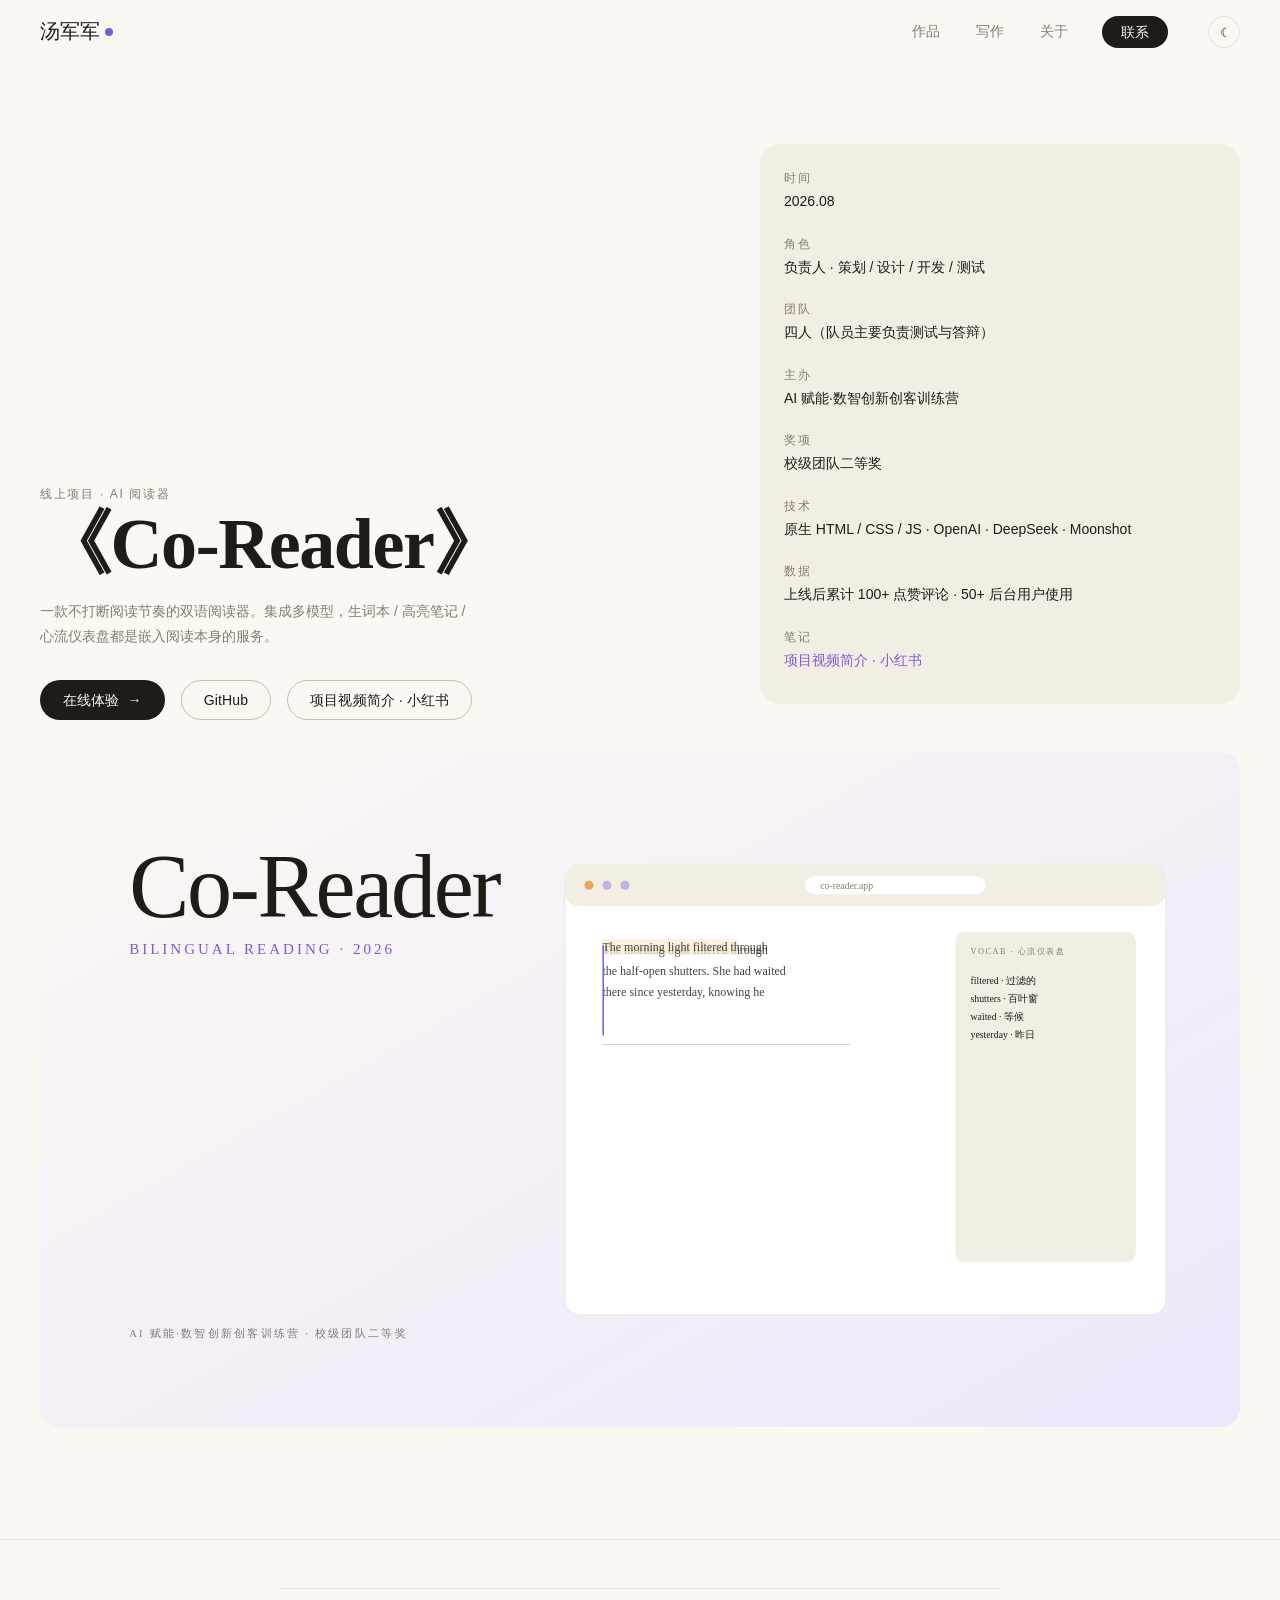
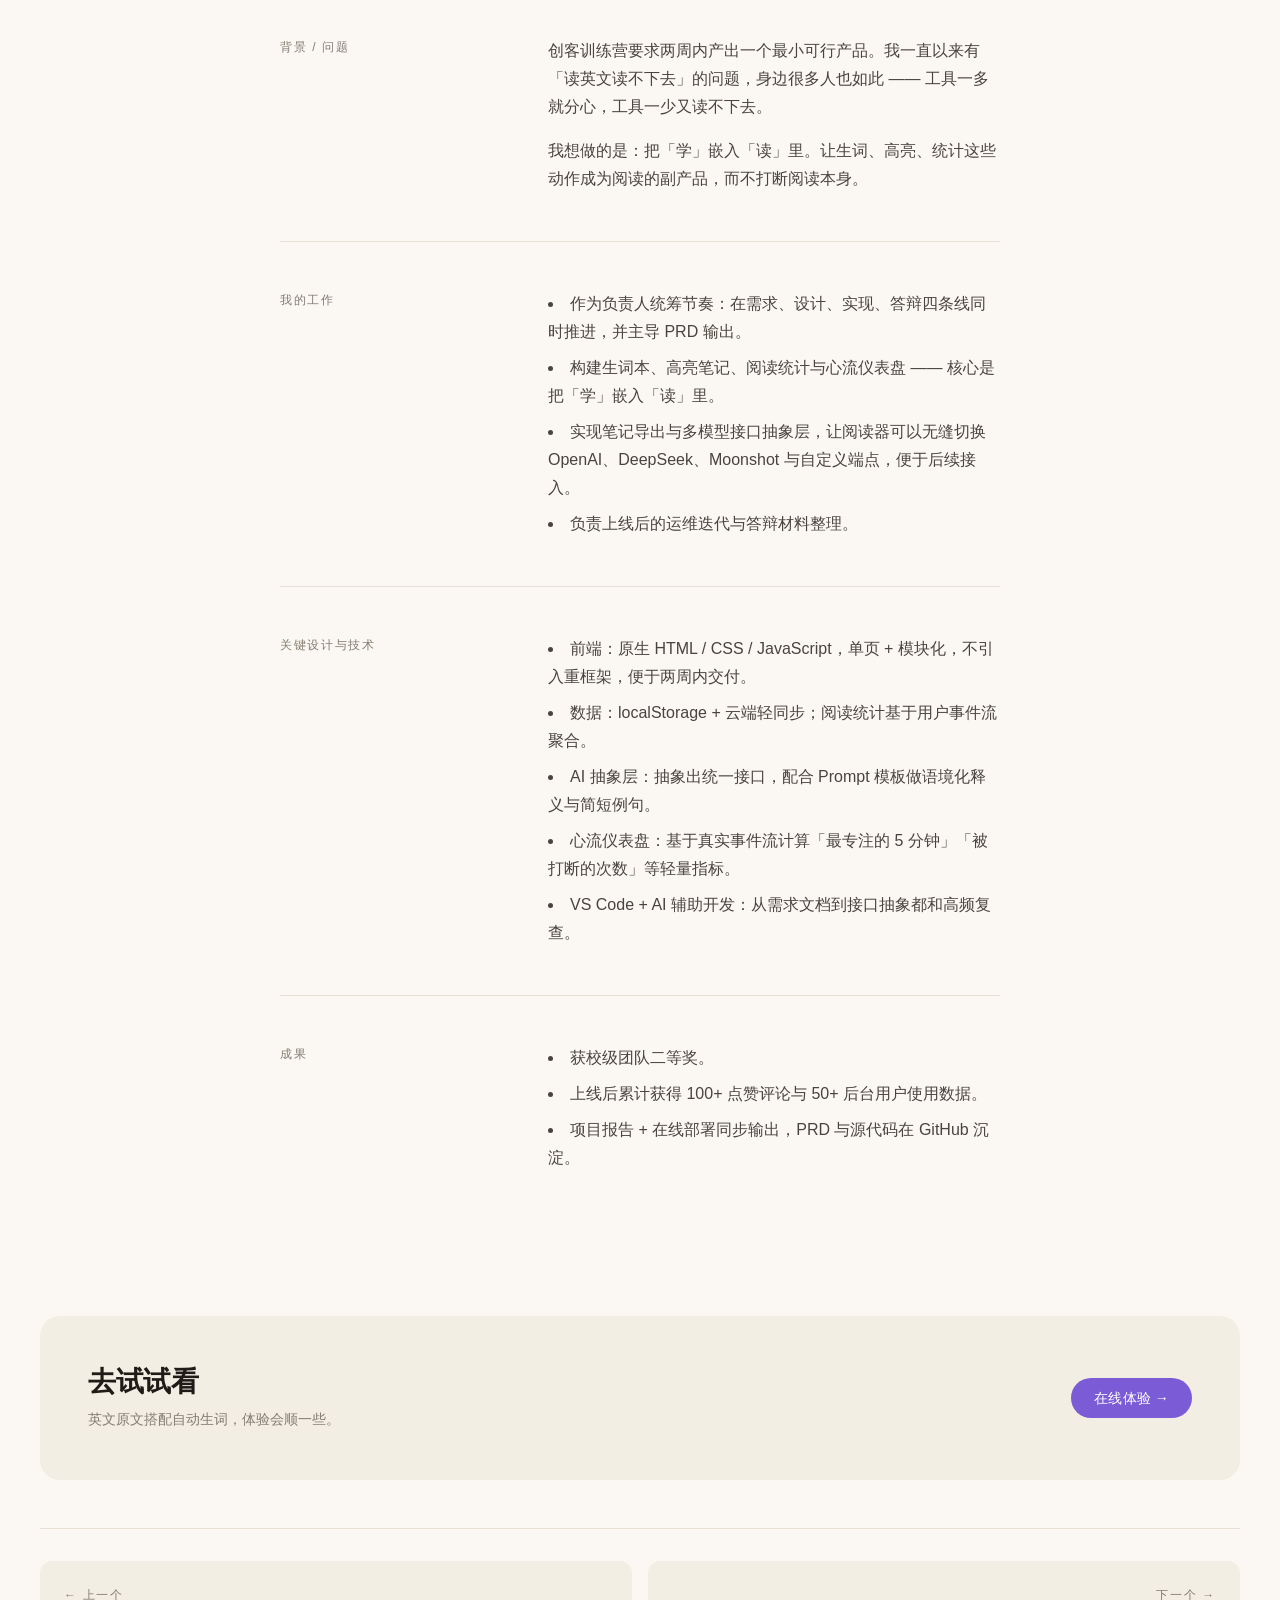
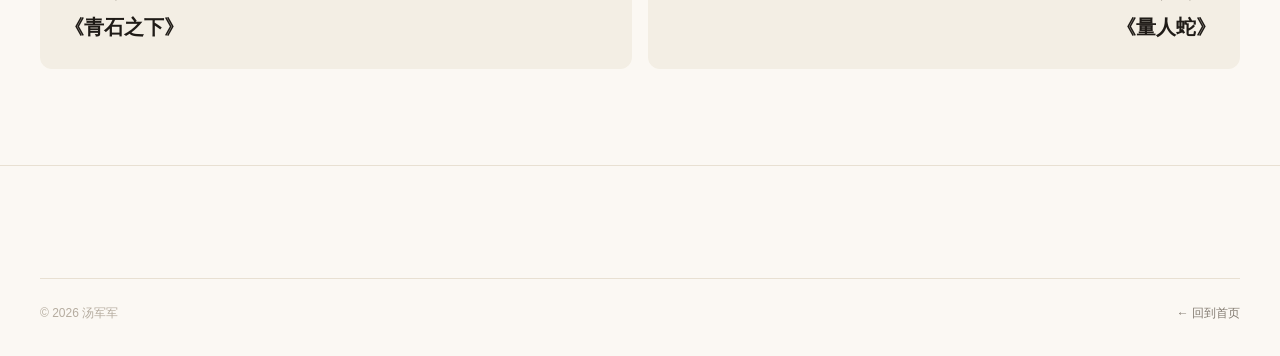
==== works/co-reader.html @ 05fd7f60 "init: portfolio site (index, works, writing, assets)" ====
<!DOCTYPE html>
<html lang="zh-CN">
<head>
  <meta charset="UTF-8" />
  <meta name="viewport" content="width=device-width, initial-scale=1.0" />
  <title>《Co-Reader》 — 汤军军</title>
  <meta name="description" content="AI 赋能·数智创新创客训练营作品 · 校级团队二等奖。集成 OpenAI / DeepSeek / Moonshot 的双语阅读器。" />
  <link rel="icon" type="image/svg+xml" href="../assets/images/footer-avatar.svg" />
  <link rel="stylesheet" href="../assets/css/tokens.css" />
  <link rel="stylesheet" href="../assets/css/base.css" />
  <link rel="stylesheet" href="../assets/css/components.css" />
</head>
<body>

  <a href="#main" class="skip-link">跳到主要内容</a>

  <header class="nav" role="banner">
    <div class="nav__inner">
      <a href="../index.html" class="nav__brand">汤军军<span class="nav__brand-dot" aria-hidden="true"></span></a>
      <nav class="nav__menu" aria-label="主导航">
        <a href="../index.html#works" class="nav__link">作品</a>
        <a href="../index.html#writing" class="nav__link">写作</a>
        <a href="../index.html#about" class="nav__link">关于</a>
        <a href="../index.html#contact" class="btn btn--primary nav__cta">联系</a>
        <button class="nav__theme" data-theme-toggle type="button" aria-pressed="false" aria-label="切换深色模式">☾</button>
      </nav>
      <button class="nav__burger" aria-label="打开菜单" aria-expanded="false">
        <svg width="20" height="14" viewBox="0 0 20 14" fill="none">
          <path d="M0 1h20M0 7h20M0 13h20" stroke="currentColor" stroke-width="2"/>
        </svg>
      </button>
    </div>
  </header>

  <main id="main">

    <section class="proj-hero">
      <div class="container">
        <div class="proj-hero__inner">
          <div>
            <span class="eyebrow reveal">线上项目 · AI 阅读器</span>
            <h1 class="proj-hero__title reveal">《Co-Reader》</h1>
            <p class="proj-hero__tag reveal">
              一款不打断阅读节奏的双语阅读器。集成多模型，生词本 / 高亮笔记 / 心流仪表盘都是嵌入阅读本身的服务。
            </p>
            <div class="hero__cta reveal" style="margin-top: 32px">
              <a href="https://co-reader.pocketbay.app/" target="_blank" rel="noopener" class="btn btn--primary">
                在线体验 <span class="arrow">→</span>
              </a>
              <a href="https://github.com/jt1934378847-bot" target="_blank" rel="noopener" class="btn btn--ghost">
                GitHub
              </a>
              <a href="https://xhslink.cn/o/9xpza9bXm2U" target="_blank" rel="noopener" class="btn btn--ghost">
                项目视频简介 · 小红书
              </a>
            </div>
          </div>
          <dl class="proj-card reveal">
            <div>
              <dt>时间</dt>
              <dd>2026.08</dd>
            </div>
            <div>
              <dt>角色</dt>
              <dd>负责人 · 策划 / 设计 / 开发 / 测试</dd>
            </div>
            <div>
              <dt>团队</dt>
              <dd>四人（队员主要负责测试与答辩）</dd>
            </div>
            <div>
              <dt>主办</dt>
              <dd>AI 赋能·数智创新创客训练营</dd>
            </div>
            <div>
              <dt>奖项</dt>
              <dd>校级团队二等奖</dd>
            </div>
            <div>
              <dt>技术</dt>
              <dd>原生 HTML / CSS / JS · OpenAI · DeepSeek · Moonshot</dd>
            </div>
            <div>
              <dt>数据</dt>
              <dd>上线后累计 100+ 点赞评论 · 50+ 后台用户使用</dd>
            </div>
            <div>
              <dt>笔记</dt>
              <dd><a href="https://xhslink.cn/o/9xpza9bXm2U" target="_blank" rel="noopener">项目视频简介 · 小红书</a></dd>
            </div>
          </dl>
        </div>

        <div class="proj-cover reveal">
          <img src="../assets/images/projects/co-reader-cover.svg" alt="Co-Reader 封面视觉" width="1600" height="900" />
        </div>
      </div>
    </section>

    <section class="container reading" style="padding-top: var(--space-12)">

      <div class="proj-block reveal">
        <div class="proj-block__label">背景 / 问题</div>
        <div class="proj-block__body">
          <p>
            创客训练营要求两周内产出一个最小可行产品。我一直以来有「读英文读不下去」的问题，身边很多人也如此 —— 工具一多就分心，工具一少又读不下去。
          </p>
          <p>
            我想做的是：把「学」嵌入「读」里。让生词、高亮、统计这些动作成为阅读的副产品，而不打断阅读本身。
          </p>
        </div>
      </div>

      <div class="proj-block reveal">
        <div class="proj-block__label">我的工作</div>
        <div class="proj-block__body">
          <ul>
            <li>作为负责人统筹节奏：在需求、设计、实现、答辩四条线同时推进，并主导 PRD 输出。</li>
            <li>构建生词本、高亮笔记、阅读统计与心流仪表盘 —— 核心是把「学」嵌入「读」里。</li>
            <li>实现笔记导出与多模型接口抽象层，让阅读器可以无缝切换 OpenAI、DeepSeek、Moonshot 与自定义端点，便于后续接入。</li>
            <li>负责上线后的运维迭代与答辩材料整理。</li>
          </ul>
        </div>
      </div>

      <div class="proj-block reveal">
        <div class="proj-block__label">关键设计与技术</div>
        <div class="proj-block__body">
          <ul>
            <li>前端：原生 HTML / CSS / JavaScript，单页 + 模块化，不引入重框架，便于两周内交付。</li>
            <li>数据：localStorage + 云端轻同步；阅读统计基于用户事件流聚合。</li>
            <li>AI 抽象层：抽象出统一接口，配合 Prompt 模板做语境化释义与简短例句。</li>
            <li>心流仪表盘：基于真实事件流计算「最专注的 5 分钟」「被打断的次数」等轻量指标。</li>
            <li>VS Code + AI 辅助开发：从需求文档到接口抽象都和高频复查。</li>
          </ul>
        </div>
      </div>

      <div class="proj-block reveal">
        <div class="proj-block__label">成果</div>
        <div class="proj-block__body">
          <ul>
            <li>获校级团队二等奖。</li>
            <li>上线后累计获得 100+ 点赞评论与 50+ 后台用户使用数据。</li>
            <li>项目报告 + 在线部署同步输出，PRD 与源代码在 GitHub 沉淀。</li>
          </ul>
        </div>
      </div>

    </section>

    <section class="container" style="padding-top: var(--space-24)">
      <div class="proj-cta reveal">
        <div class="proj-cta__text">
          <h3>去试试看</h3>
          <p>英文原文搭配自动生词，体验会顺一些。</p>
        </div>
        <a class="btn btn--accent" href="https://co-reader.pocketbay.app/" target="_blank" rel="noopener">
          在线体验 →
        </a>
      </div>

      <div class="proj-pager">
        <a class="proj-pager__cell" href="under-the-bluestone.html">
          <div class="proj-pager__hint">← 上一个</div>
          <div class="proj-pager__name">《青石之下》</div>
        </a>
        <a class="proj-pager__cell proj-pager__cell--next" href="liangrenshe.html">
          <div class="proj-pager__hint">下一个 →</div>
          <div class="proj-pager__name">《量人蛇》</div>
        </a>
      </div>
    </section>

  </main>

  <footer class="footer">
    <div class="container">
      <div class="footer__bottom">
        <span>© <span data-year>2026</span> 汤军军</span>
        <a href="../index.html" style="color: var(--ink-muted);">← 回到首页</a>
      </div>
    </div>
  </footer>

  <button class="totop" data-totop aria-label="回到顶部">
    <svg width="16" height="16" viewBox="0 0 16 16" fill="none" stroke="currentColor" stroke-width="2">
      <path d="M8 14V2M2 8l6-6 6 6"/>
    </svg>
  </button>

  <script src="../assets/js/nav.js"></script>
  <script src="../assets/js/main.js"></script>
</body>
</html>
---- assets/css/tokens.css ----
/* =========================================================================
 * Design tokens — 站点所有视觉变量集中在此，其他文件只引用，禁止硬编码色值
 * 配色思路：暖白底 + 暖紫强调 + 极少量暖黄点缀，整体偏「编辑感」
 * ========================================================================= */

:root {
  /* —— 颜色 · 浅色模式 —— */
  --bg:               #FBF8F3;          /* 暖白底 */
  --bg-elevated:      #FFFFFF;          /* 卡片浮层 */
  --bg-muted:         #F3EEE4;          /* 弱化区块 */
  --ink:              #1F1B17;          /* 正文近黑 */
  --ink-soft:         #4A443D;          /* 标题/次级文字 */
  --ink-muted:        #847C72;          /* 三级文字、说明 */
  --ink-faint:        #B5AC9F;          /* 极淡文字 */

  --accent:           #7B5CD6;          /* 暖紫：唯一强调色 */
  --accent-strong:    #5A3FB0;          /* 暖紫深：hover/选中 */
  --accent-soft:      #EFE7FB;          /* 暖紫浅：背景块 */

  --warm:             #E8A957;          /* 辅助暖黄，仅作点睛 */
  --warm-soft:        #FAEBD2;

  --line:             #E8E0D2;          /* 边框 */
  --line-strong:      #C9BFAB;

  /* —— 字体 —— */
  --font-sans: -apple-system, BlinkMacSystemFont, "PingFang SC",
               "Hiragino Sans GB", "Microsoft YaHei", "Helvetica Neue",
               Helvetica, Arial, sans-serif;
  --font-serif: Georgia, "Songti SC", "STSong", "PingFang SC", serif;
  --font-mono: "JetBrains Mono", "SF Mono", Menlo, Consolas, monospace;

  /* —— 字号层级 12 / 14 / 16 / 20 / 28 / 40 / 64 —— */
  --fs-12: 0.75rem;
  --fs-14: 0.875rem;
  --fs-16: 1rem;
  --fs-20: 1.25rem;
  --fs-28: 1.75rem;
  --fs-40: 2.5rem;
  --fs-64: 4rem;

  /* —— 间距 —— */
  --space-1: 4px;
  --space-2: 8px;
  --space-3: 12px;
  --space-4: 16px;
  --space-6: 24px;
  --space-8: 32px;
  --space-12: 48px;
  --space-16: 64px;
  --space-24: 96px;
  --space-32: 128px;

  /* —— 圆角、阴影 —— */
  --radius-sm: 6px;
  --radius-md: 12px;
  --radius-lg: 20px;
  --radius-xl: 28px;

  --shadow-sm: 0 1px 2px rgba(31, 27, 23, 0.04),
               0 2px 6px rgba(31, 27, 23, 0.04);
  --shadow-md: 0 4px 12px rgba(31, 27, 23, 0.06),
               0 12px 32px rgba(31, 27, 23, 0.06);
  --shadow-lg: 0 12px 32px rgba(31, 27, 23, 0.10),
               0 28px 64px rgba(31, 27, 23, 0.08);

  /* —— 容器 / 列宽 —— */
  --container:        1200px;
  --reading:          720px;

  /* —— 动效 —— */
  --ease-out: cubic-bezier(0.16, 1, 0.3, 1);
  --dur-fast:   180ms;
  --dur-mid:    280ms;
  --dur-slow:   400ms;

  /* —— 排版微调 —— */
  --leading-tight: 1.25;
  --leading-snug:  1.4;
  --leading-body:  1.75;

  /* —— 顶部导航 —— */
  --nav-h:           64px;
}

/* —— 系统深色模式尊重 —— */
@media (prefers-color-scheme: dark) {
  :root {
    --bg:           #15120F;
    --bg-elevated:  #1F1B17;
    --bg-muted:     #25201B;
    --ink:          #F4EFE6;
    --ink-soft:     #D7CFC2;
    --ink-muted:    #968D80;
    --ink-faint:    #6A6258;
    --accent:       #B59CFF;
    --accent-strong:#D3C2FF;
    --accent-soft:  #2C2240;
    --warm:         #F4C078;
    --warm-soft:    #3A2D1C;
    --line:         #322C25;
    --line-strong:  #4A4239;
    --shadow-sm: 0 1px 2px rgba(0,0,0,0.4), 0 2px 6px rgba(0,0,0,0.3);
    --shadow-md: 0 4px 12px rgba(0,0,0,0.45), 0 12px 32px rgba(0,0,0,0.4);
    --shadow-lg: 0 12px 32px rgba(0,0,0,0.5), 0 28px 64px rgba(0,0,0,0.4);
  }
}

/* —— 用户手动切换深浅色 —— */
[data-theme="dark"] {
  --bg:           #15120F;
  --bg-elevated:  #1F1B17;
  --bg-muted:     #25201B;
  --ink:          #F4EFE6;
  --ink-soft:     #D7CFC2;
  --ink-muted:    #968D80;
  --ink-faint:    #6A6258;
  --accent:       #B59CFF;
  --accent-strong:#D3C2FF;
  --accent-soft:  #2C2240;
  --warm:         #F4C078;
  --warm-soft:    #3A2D1C;
  --line:         #322C25;
  --line-strong:  #4A4239;
  --shadow-sm: 0 1px 2px rgba(0,0,0,0.4), 0 2px 6px rgba(0,0,0,0.3);
  --shadow-md: 0 4px 12px rgba(0,0,0,0.45), 0 12px 32px rgba(0,0,0,0.4);
  --shadow-lg: 0 12px 32px rgba(0,0,0,0.5), 0 28px 64px rgba(0,0,0,0.4);
}
[data-theme="light"] {
  --bg:               #FBF8F3;
  --bg-elevated:      #FFFFFF;
  --bg-muted:         #F3EEE4;
  --ink:              #1F1B17;
  --ink-soft:         #4A443D;
  --ink-muted:        #847C72;
  --ink-faint:        #B5AC9F;
  --accent:           #7B5CD6;
  --accent-strong:    #5A3FB0;
  --accent-soft:      #EFE7FB;
  --warm:             #E8A957;
  --warm-soft:        #FAEBD2;
  --line:             #E8E0D2;
  --line-strong:      #C9BFAB;
}

/* —— 减少动态效果 —— */
@media (prefers-reduced-motion: reduce) {
  *, *::before, *::after {
    animation-duration: 0.001ms !important;
    transition-duration: 0.001ms !important;
  }
}
---- assets/css/base.css ----
/* =========================================================================
 * Base — 重置 + 排版基础
 * ========================================================================= */

*, *::before, *::after {
  box-sizing: border-box;
}

html {
  -webkit-text-size-adjust: 100%;
  scroll-behavior: smooth;
  scroll-padding-top: calc(var(--nav-h) + 16px);
}

body {
  margin: 0;
  background: var(--bg);
  color: var(--ink);
  font-family: var(--font-sans);
  font-size: var(--fs-16);
  line-height: var(--leading-body);
  -webkit-font-smoothing: antialiased;
  -moz-osx-font-smoothing: grayscale;
  text-rendering: optimizeLegibility;
  font-feature-settings: "kern" 1, "liga" 1;
  transition: background var(--dur-mid) var(--ease-out),
              color var(--dur-mid) var(--ease-out);
}

h1, h2, h3, h4, h5, h6 {
  margin: 0;
  font-weight: 600;
  line-height: var(--leading-tight);
  color: var(--ink);
  letter-spacing: -0.01em;
}

p { margin: 0; }

a {
  color: var(--accent);
  text-decoration: none;
  transition: color var(--dur-fast) var(--ease-out);
}
a:hover { color: var(--accent-strong); }

img, svg {
  display: block;
  max-width: 100%;
  height: auto;
}

button {
  font-family: inherit;
  cursor: pointer;
  border: 0;
  background: transparent;
  color: inherit;
}

ul, ol {
  margin: 0;
  padding: 0;
  list-style: none;
}

hr {
  border: 0;
  border-top: 1px solid var(--line);
  margin: var(--space-12) 0;
}

::selection {
  background: var(--accent-soft);
  color: var(--accent-strong);
}

:focus-visible {
  outline: 2px solid var(--accent);
  outline-offset: 3px;
  border-radius: 4px;
}

.display {
  font-family: var(--font-serif);
  font-weight: 500;
  font-size: clamp(2.5rem, 6vw, var(--fs-64));
  line-height: 1.05;
  letter-spacing: -0.02em;
}

.title {
  font-size: clamp(1.5rem, 3vw, var(--fs-28));
  font-weight: 600;
  letter-spacing: -0.015em;
}

.eyebrow {
  font-size: var(--fs-12);
  text-transform: uppercase;
  letter-spacing: 0.14em;
  color: var(--ink-muted);
  font-weight: 500;
}

.lead {
  font-size: clamp(var(--fs-16), 1.6vw, var(--fs-20));
  color: var(--ink-soft);
  line-height: var(--leading-snug);
}

.muted { color: var(--ink-muted); }
.faint { color: var(--ink-faint); }

.container {
  width: min(100% - var(--space-8), var(--container));
  margin-inline: auto;
}

.reading {
  width: min(100% - var(--space-8), var(--reading));
  margin-inline: auto;
}

.section {
  padding-block: clamp(var(--space-16), 8vw, var(--space-32));
}
.section--tight {
  padding-block: clamp(var(--space-12), 5vw, var(--space-24));
}
.section__head {
  display: flex;
  flex-direction: column;
  gap: var(--space-3);
  margin-bottom: var(--space-12);
  max-width: 720px;
}
.section__head .eyebrow + * { margin-top: var(--space-2); }

.skip-link {
  position: absolute;
  top: -100px;
  left: var(--space-4);
  background: var(--accent);
  color: white;
  padding: var(--space-2) var(--space-4);
  border-radius: var(--radius-sm);
  z-index: 1000;
  transition: top var(--dur-fast);
}
.skip-link:focus {
  top: var(--space-4);
  color: white;
}

.reveal {
  opacity: 0;
  transform: translateY(16px);
  transition: opacity var(--dur-slow) var(--ease-out),
              transform var(--dur-slow) var(--ease-out);
}
.reveal.in {
  opacity: 1;
  transform: none;
}

.linklike {
  color: var(--accent);
  border-bottom: 1px solid currentColor;
  padding-bottom: 2px;
  transition: color var(--dur-fast) var(--ease-out),
              border-color var(--dur-fast) var(--ease-out);
}
.linklike:hover {
  color: var(--accent-strong);
  border-bottom-color: var(--accent-strong);
}
---- assets/css/components.css ----
/* =========================================================================
 * Components — 按钮 / 卡片 / 导航 / 灯箱 / 标签 / 证书墙 / 时间线
 * ========================================================================= */

/* ============================ 按钮 ============================ */
.btn {
  display: inline-flex;
  align-items: center;
  gap: var(--space-2);
  padding: 12px 22px;
  border-radius: 999px;
  font-size: var(--fs-14);
  font-weight: 500;
  letter-spacing: 0.01em;
  transition: background var(--dur-fast) var(--ease-out),
              color var(--dur-fast) var(--ease-out),
              border-color var(--dur-fast) var(--ease-out),
              transform var(--dur-fast) var(--ease-out);
  border: 1px solid transparent;
  line-height: 1;
  white-space: nowrap;
  text-decoration: none;
}
.btn:hover { transform: translateY(-1px); }

.btn--primary {
  background: var(--ink);
  color: var(--bg);
}
.btn--primary:hover {
  background: var(--accent);
  color: white;
}

.btn--ghost {
  background: transparent;
  color: var(--ink);
  border-color: var(--line-strong);
}
.btn--ghost:hover {
  background: var(--ink);
  color: var(--bg);
  border-color: var(--ink);
}

.btn--accent {
  background: var(--accent);
  color: white;
}
.btn--accent:hover {
  background: var(--accent-strong);
  color: white;
}

.btn--small {
  padding: 8px 14px;
  font-size: var(--fs-12);
}

.btn .arrow {
  display: inline-block;
  transition: transform var(--dur-fast) var(--ease-out);
}
.btn:hover .arrow { transform: translateX(3px); }

/* ============================ 顶部导航 ============================ */
.nav {
  position: fixed;
  top: 0; left: 0; right: 0;
  z-index: 100;
  height: var(--nav-h);
  display: flex;
  align-items: center;
  background: transparent;
  transition: background var(--dur-mid) var(--ease-out),
              backdrop-filter var(--dur-mid) var(--ease-out),
              border-color var(--dur-mid) var(--ease-out),
              box-shadow var(--dur-mid) var(--ease-out);
  border-bottom: 1px solid transparent;
}
.nav.is-scrolled {
  background: color-mix(in oklab, var(--bg) 86%, transparent);
  backdrop-filter: saturate(180%) blur(18px);
  -webkit-backdrop-filter: saturate(180%) blur(18px);
  border-bottom-color: var(--line);
}
.nav__inner {
  width: min(100% - var(--space-8), var(--container));
  margin: 0 auto;
  display: flex;
  align-items: center;
  justify-content: space-between;
  gap: var(--space-6);
}
.nav__brand {
  font-family: var(--font-serif);
  font-weight: 500;
  font-size: var(--fs-20);
  color: var(--ink);
  letter-spacing: -0.01em;
}
.nav__brand-dot {
  display: inline-block;
  width: 8px;
  height: 8px;
  background: var(--accent);
  border-radius: 50%;
  margin-left: 6px;
  transform: translateY(-2px);
}
.nav__menu {
  display: flex;
  align-items: center;
  gap: var(--space-8);
}
.nav__link {
  color: var(--ink-muted);
  font-size: var(--fs-14);
  font-weight: 500;
  position: relative;
  padding: 6px 2px;
}
.nav__link:hover { color: var(--ink); }
.nav__link.is-active { color: var(--ink); }
.nav__link.is-active::after {
  content: "";
  position: absolute;
  left: 0; right: 0; bottom: -2px;
  height: 2px;
  background: var(--accent);
  border-radius: 1px;
}
.nav__cta { padding: 8px 18px; }

/* 深色模式切换：文字图标按钮，跟随导航配色 */
.nav__theme {
  width: 32px;
  height: 32px;
  margin-left: var(--space-2);
  display: inline-flex;
  align-items: center;
  justify-content: center;
  font-size: 15px;
  line-height: 1;
  color: var(--ink-muted);
  border: 1px solid var(--line);
  border-radius: 999px;
  background: transparent;
  cursor: pointer;
  transition: color var(--dur-fast) var(--ease-out),
              border-color var(--dur-fast) var(--ease-out);
}
.nav__theme:hover { color: var(--accent); border-color: var(--accent-line, var(--accent-soft)); }

.nav__burger {
  display: none;
  width: 40px;
  height: 40px;
  align-items: center;
  justify-content: center;
  color: var(--ink);
}

@media (max-width: 768px) {
  .nav__menu {
    position: fixed;
    inset: var(--nav-h) 0 0 0;
    flex-direction: column;
    align-items: stretch;
    gap: 0;
    padding: var(--space-8);
    background: var(--bg);
    border-top: 1px solid var(--line);
    transform: translateX(100%);
    transition: transform var(--dur-mid) var(--ease-out);
  }
  .nav__menu.is-open { transform: none; }
  .nav__link {
    padding: var(--space-4) 0;
    font-size: var(--fs-20);
    border-bottom: 1px solid var(--line);
  }
  .nav__cta { margin-top: var(--space-8); align-self: flex-start; }
  .nav__theme { margin-top: var(--space-6); }
  .nav__burger { display: inline-flex; }
}

/* ============================ Hero ============================ */
.hero {
  position: relative;
  min-height: 100vh;
  display: flex;
  align-items: center;
  padding-block: var(--space-24) var(--space-16);
}
.hero__inner {
  display: grid;
  grid-template-columns: 1.4fr 1fr;
  gap: clamp(var(--space-8), 5vw, var(--space-16));
  align-items: end;
}
.hero__intro {
  display: flex;
  flex-direction: column;
  gap: var(--space-6);
}
.hero__name {
  font-family: var(--font-serif);
  font-weight: 500;
  font-size: clamp(3rem, 9vw, 6rem);
  line-height: 1;
  letter-spacing: -0.03em;
}
.hero__name em {
  font-style: italic;
  color: var(--accent);
}
.hero__line {
  font-size: clamp(var(--fs-16), 1.8vw, var(--fs-20));
  color: var(--ink-soft);
  max-width: 38ch;
  line-height: 1.55;
}
.hero__cta {
  display: flex;
  gap: var(--space-4);
  flex-wrap: wrap;
  margin-top: var(--space-2);
}
.hero__visual {
  position: relative;
  align-self: stretch;
}
.hero__portrait {
  width: 100%;
  height: auto;
  aspect-ratio: 4/5;
  object-fit: cover;
  border-radius: var(--radius-lg);
  background: var(--bg-muted);
  box-shadow: var(--shadow-md);
}
.hero__meta {
  display: flex;
  flex-direction: column;
  gap: 6px;
  margin-top: var(--space-6);
  font-size: var(--fs-12);
  text-transform: uppercase;
  letter-spacing: 0.14em;
  color: var(--ink-muted);
}
.hero__meta strong {
  color: var(--ink-soft);
  font-weight: 500;
  text-transform: none;
  letter-spacing: 0;
}
.hero__scroll {
  position: absolute;
  bottom: var(--space-6);
  left: 50%;
  transform: translateX(-50%);
  font-size: var(--fs-12);
  letter-spacing: 0.2em;
  color: var(--ink-faint);
  text-transform: uppercase;
  display: flex;
  flex-direction: column;
  align-items: center;
  gap: var(--space-2);
}
.hero__scroll::after {
  content: "";
  width: 1px;
  height: 32px;
  background: var(--ink-faint);
  animation: scrollLine 2s var(--ease-out) infinite;
}
@keyframes scrollLine {
  0% { transform: scaleY(0); transform-origin: top; }
  50% { transform: scaleY(1); transform-origin: top; }
  51% { transform: scaleY(1); transform-origin: bottom; }
  100% { transform: scaleY(0); transform-origin: bottom; }
}

@media (max-width: 900px) {
  .hero__inner { grid-template-columns: 1fr; }
  .hero__visual { order: -1; max-width: 320px; }
  .hero__portrait { aspect-ratio: 1/1; }
  .hero__scroll { display: none; }
}

/* ============================ 关于我 ============================ */
/* 左图右文 */
.about__grid {
  display: grid;
  grid-template-columns: minmax(0, 4fr) minmax(0, 6fr);
  gap: clamp(var(--space-8), 4vw, var(--space-12));
  align-items: start;
}
.about__photo { margin: 0; position: sticky; top: calc(var(--nav-h) + var(--space-6)); }
.about__photo-img {
  display: block;
  width: 100%;
  aspect-ratio: 1 / 1;
  object-fit: cover;
  border-radius: var(--radius-lg);
}
.about__photo figcaption {
  margin-top: var(--space-3);
  font-size: var(--fs-12);
  color: var(--ink-faint);
  letter-spacing: 0.04em;
  text-align: center;
}
.about__body {
  display: flex;
  flex-direction: column;
  gap: var(--space-8);
}
.about__text {
  display: flex;
  flex-direction: column;
  gap: var(--space-4);
}
.about__lede {
  font-size: var(--fs-20) !important;
  line-height: 1.55 !important;
  color: var(--ink) !important;
  font-weight: 500;
}
/* 注脚正文：断行更宽松、信息密度更低 */
.about__paragraphs p {
  font-size: var(--fs-16);
  line-height: 1.9;
  color: var(--ink-soft);
  max-width: 46em;
  text-wrap: pretty;
}
.about__paragraphs p + p { margin-top: var(--space-4); }
.about__text p strong {
  color: var(--ink);
  font-weight: 500;
}
@media (max-width: 900px) {
  .about__grid { grid-template-columns: 1fr; }
  .about__photo { position: static; max-width: 320px; }
}

/* ============================ 作品卡片 ============================ */
.works {
  display: grid;
  grid-template-columns: repeat(auto-fit, minmax(320px, 1fr));
  gap: var(--space-8);
}
.work-card {
  display: flex;
  flex-direction: column;
  background: var(--bg-elevated);
  border-radius: var(--radius-lg);
  overflow: hidden;
  border: 1px solid var(--line);
  transition: transform var(--dur-mid) var(--ease-out),
              box-shadow var(--dur-mid) var(--ease-out),
              border-color var(--dur-mid) var(--ease-out);
  text-decoration: none;
  color: inherit;
}
/* 无详情页的作品：不做 hover 位移，避免看起来能点却点不了 */
.work-card--static { cursor: default; }
.work-card--static:hover {
  transform: none;
  box-shadow: var(--shadow-sm);
  border-color: var(--line);
}
.work-card:hover {
  transform: translateY(-4px);
  box-shadow: var(--shadow-md);
  border-color: var(--line-strong);
}
.work-card:hover .work-card__cover img {
  transform: scale(1.03);
}
.work-card__cover {
  position: relative;
  aspect-ratio: 16/10;
  background: var(--bg-muted);
  overflow: hidden;
}
.work-card__cover img {
  width: 100%;
  height: 100%;
  object-fit: cover;
  transition: transform var(--dur-slow) var(--ease-out);
}
.work-card__cover-tag {
  position: absolute;
  top: var(--space-4);
  left: var(--space-4);
  background: var(--bg);
  color: var(--ink);
  font-size: var(--fs-12);
  padding: 4px 10px;
  border-radius: 999px;
  letter-spacing: 0.04em;
  font-weight: 500;
}
.work-card__body {
  padding: var(--space-6);
  display: flex;
  flex-direction: column;
  gap: var(--space-3);
  flex: 1;
}
.work-card__title {
  font-size: var(--fs-20);
  font-weight: 600;
  letter-spacing: -0.01em;
}
.work-card__desc {
  font-size: var(--fs-14);
  color: var(--ink-muted);
  line-height: 1.6;
}
.work-card__meta {
  margin-top: auto;
  display: flex;
  flex-wrap: wrap;
  gap: var(--space-2);
  padding-top: var(--space-3);
}

/* ============================ 标签 ============================ */
.tag {
  display: inline-flex;
  align-items: center;
  padding: 4px 10px;
  font-size: var(--fs-12);
  font-weight: 500;
  border-radius: 999px;
  background: var(--bg-muted);
  color: var(--ink-soft);
  border: 1px solid var(--line);
}
.tag--accent {
  background: var(--accent-soft);
  color: var(--accent-strong);
  border-color: transparent;
}

/* ============================ 技能 ============================ */
.skills {
  display: grid;
  grid-template-columns: repeat(auto-fit, minmax(240px, 1fr));
  gap: var(--space-6);
}
.skill {
  padding: var(--space-6);
  border-radius: var(--radius-md);
  background: var(--bg-muted);
}
.skill__title {
  font-size: var(--fs-14);
  text-transform: uppercase;
  letter-spacing: 0.12em;
  color: var(--ink-muted);
  margin-bottom: var(--space-3);
  font-weight: 600;
}
.skill__list {
  display: flex;
  flex-wrap: wrap;
  gap: 6px;
}

/* ============================ 证书墙 ============================ */
.certs {
  display: grid;
  grid-template-columns: repeat(auto-fill, minmax(240px, 1fr));
  gap: var(--space-4);
}
.cert {
  padding: var(--space-4);
  background: var(--bg-elevated);
  border: 1px solid var(--line);
  border-radius: var(--radius-md);
  display: flex;
  gap: var(--space-3);
  align-items: flex-start;
  cursor: zoom-in;
  transition: border-color var(--dur-fast) var(--ease-out),
              transform var(--dur-fast) var(--ease-out);
}
.cert:hover {
  border-color: var(--accent);
  transform: translateY(-2px);
}
.cert__icon {
  flex-shrink: 0;
  width: 36px;
  height: 36px;
  border-radius: var(--radius-sm);
  background: var(--accent-soft);
  color: var(--accent-strong);
  display: grid;
  place-items: center;
  font-weight: 600;
}
.cert__img {
  flex-shrink: 0;
  width: 72px;
  height: 96px;
  border-radius: var(--radius-sm);
  object-fit: cover;
  border: 1px solid var(--line);
  background: var(--bg-muted);
  display: block;
}
.cert__body { min-width: 0; flex: 1; }
.cert__title {
  font-size: var(--fs-14);
  font-weight: 600;
  line-height: 1.4;
}
.cert__meta {
  font-size: var(--fs-12);
  color: var(--ink-muted);
  margin-top: 2px;
}

/* ============================ 时间线 ============================ */
.timeline {
  position: relative;
  padding-left: var(--space-6);
  border-left: 1px dashed var(--line-strong);
  display: flex;
  flex-direction: column;
  gap: var(--space-12);
}
.timeline__entry {
  position: relative;
}
.timeline__entry::before {
  content: "";
  position: absolute;
  left: calc(-1 * var(--space-6) - 4px);
  top: 6px;
  width: 9px;
  height: 9px;
  background: var(--bg);
  border: 2px solid var(--accent);
  border-radius: 50%;
}
.timeline__when {
  font-size: var(--fs-12);
  letter-spacing: 0.14em;
  text-transform: uppercase;
  color: var(--ink-muted);
  margin-bottom: 2px;
}
.timeline__title {
  font-size: var(--fs-20);
  font-weight: 600;
}
.timeline__role {
  font-size: var(--fs-14);
  color: var(--accent);
  margin-top: 2px;
}
.timeline__desc {
  margin-top: var(--space-3);
  font-size: var(--fs-14);
  color: var(--ink-muted);
  line-height: 1.6;
  display: flex;
  flex-direction: column;
  gap: 4px;
}
.timeline__desc li {
  list-style: disc inside;
}

/* ============================ 画廊 ============================ */
.gallery {
  display: grid;
  grid-template-columns: repeat(12, 1fr);
  gap: var(--space-4);
  grid-auto-flow: dense;
}
.gallery__item {
  border-radius: var(--radius-md);
  overflow: hidden;
  cursor: zoom-in;
  background: var(--bg-muted);
  position: relative;
  aspect-ratio: 1/1;
}
.gallery__item img {
  width: 100%; height: 100%;
  object-fit: cover;
  transition: transform var(--dur-slow) var(--ease-out),
              opacity var(--dur-mid);
}
.gallery__item:hover img { transform: scale(1.04); }
.gallery__item figcaption {
  position: absolute;
  inset: auto 0 0 0;
  padding: var(--space-4);
  color: white;
  background: linear-gradient(transparent, rgba(0,0,0,0.6));
  font-size: var(--fs-12);
  letter-spacing: 0.04em;
  opacity: 0;
  transition: opacity var(--dur-mid) var(--ease-out);
}
.gallery__item:hover figcaption { opacity: 1; }

.gallery__item--tall   { grid-column: span 4; grid-row: span 2; }
.gallery__item--wide   { grid-column: span 6; grid-row: span 1; aspect-ratio: 16/9; }
.gallery__item--square { grid-column: span 4; }
.gallery__item--small  { grid-column: span 3; }

@media (max-width: 768px) {
  .gallery__item--tall,
  .gallery__item--wide,
  .gallery__item--square,
  .gallery__item--small {
    grid-column: span 6;
  }
}
@media (max-width: 480px) {
  .gallery__item--tall,
  .gallery__item--wide,
  .gallery__item--square,
  .gallery__item--small {
    grid-column: span 12;
  }
}

/* ============================ 灯箱 ============================ */
.lightbox {
  position: fixed;
  inset: 0;
  background: rgba(15, 12, 10, 0.92);
  z-index: 200;
  display: none;
  align-items: center;
  justify-content: center;
  padding: var(--space-8);
  opacity: 0;
  transition: opacity var(--dur-mid) var(--ease-out);
}
.lightbox.is-open {
  display: flex;
  opacity: 1;
}
.lightbox__inner {
  position: relative;
  max-width: min(90vw, 1100px);
  max-height: 86vh;
  display: flex;
  flex-direction: column;
  gap: var(--space-4);
}
.lightbox__img {
  max-width: 100%;
  max-height: 80vh;
  object-fit: contain;
  border-radius: var(--radius-md);
}
.lightbox__caption {
  color: rgba(255, 255, 255, 0.8);
  font-size: var(--fs-14);
  text-align: center;
  letter-spacing: 0.02em;
}
.lightbox__close,
.lightbox__nav {
  position: absolute;
  background: rgba(255, 255, 255, 0.08);
  color: white;
  width: 44px;
  height: 44px;
  border-radius: 50%;
  display: grid;
  place-items: center;
  transition: background var(--dur-fast);
}
.lightbox__close:hover,
.lightbox__nav:hover { background: rgba(255, 255, 255, 0.2); }
.lightbox__close {
  top: var(--space-2);
  right: var(--space-2);
}
.lightbox__nav--prev { left: var(--space-2); top: 50%; transform: translateY(-50%); }
.lightbox__nav--next { right: var(--space-2); top: 50%; transform: translateY(-50%); }

@media (max-width: 768px) {
  .lightbox__nav--prev { left: 4px; }
  .lightbox__nav--next { right: 4px; }
}

/* ============================ 文字作品列表 ============================ */
.writing-list {
  display: grid;
  gap: var(--space-4);
}
.writing-list__group {
  margin-bottom: var(--space-12);
}
.writing-list__group-title {
  font-family: var(--font-serif);
  font-size: var(--fs-28);
  font-weight: 500;
  margin-bottom: var(--space-6);
  color: var(--ink);
}
.writing-item {
  display: grid;
  grid-template-columns: 1fr auto;
  gap: var(--space-4);
  padding: var(--space-6);
  border-top: 1px solid var(--line);
  align-items: center;
  text-decoration: none;
  color: inherit;
  transition: background var(--dur-fast);
}
.writing-item:last-child { border-bottom: 1px solid var(--line); }
.writing-item:hover {
  background: var(--bg-muted);
}
.writing-item__title {
  font-size: var(--fs-20);
  font-weight: 500;
  color: var(--ink);
}
.writing-item__meta {
  font-size: var(--fs-12);
  color: var(--ink-muted);
  text-transform: uppercase;
  letter-spacing: 0.14em;
  margin-top: 4px;
}
.writing-item__summary {
  margin-top: var(--space-2);
  color: var(--ink-soft);
  font-size: var(--fs-14);
  line-height: 1.5;
  max-width: 70ch;
  grid-column: 1;
}
.writing-item__arrow {
  color: var(--ink-faint);
  transition: transform var(--dur-fast), color var(--dur-fast);
}
.writing-item:hover .writing-item__arrow {
  transform: translateX(4px);
  color: var(--accent);
}

/* ============================ 联系 ============================ */
.contact {
  display: grid;
  grid-template-columns: 1.2fr 1fr;
  gap: var(--space-16);
  align-items: end;
}
.contact__big {
  font-family: var(--font-serif);
  font-size: clamp(2rem, 5vw, 3.5rem);
  line-height: 1.15;
  letter-spacing: -0.02em;
  color: var(--ink);
}
.contact__big a {
  color: var(--accent);
  border-bottom: 2px solid currentColor;
  padding-bottom: 2px;
}
.contact__channels {
  display: flex;
  flex-direction: column;
  gap: var(--space-3);
}
.contact__row {
  display: flex;
  justify-content: space-between;
  align-items: center;
  padding: var(--space-4) 0;
  border-bottom: 1px solid var(--line);
}
.contact__row:last-child { border-bottom: 0; }
.contact__row dt {
  font-size: var(--fs-12);
  text-transform: uppercase;
  letter-spacing: 0.14em;
  color: var(--ink-muted);
}
.contact__row dd {
  margin: 0;
  display: flex;
  align-items: center;
  gap: var(--space-3);
}
.contact__copy {
  font-size: var(--fs-12);
  padding: 4px 10px;
  border: 1px solid var(--line);
  border-radius: 999px;
  color: var(--ink-soft);
}
.contact__copy.is-copied {
  background: var(--accent);
  color: white;
  border-color: var(--accent);
}

@media (max-width: 900px) {
  .contact { grid-template-columns: 1fr; gap: var(--space-8); }
}

/* ============================ 自媒体 ============================ */
.social {
  display: grid;
  grid-template-columns: repeat(auto-fit, minmax(220px, 1fr));
  gap: var(--space-4);
}
.social__item {
  border-radius: var(--radius-md);
  overflow: hidden;
  background: var(--bg-muted);
  aspect-ratio: 4/5;
  position: relative;
  cursor: zoom-in;
}
.social__item img {
  width: 100%; height: 100%; object-fit: cover;
  transition: transform var(--dur-slow) var(--ease-out);
}
.social__item:hover img { transform: scale(1.04); }

/* ============================ 页脚 ============================ */
.footer {
  padding-block: var(--space-16) var(--space-8);
  border-top: 1px solid var(--line);
  margin-top: var(--space-24);
}
.footer__inner {
  display: grid;
  grid-template-columns: 1.5fr 1fr 1fr;
  gap: var(--space-12);
  align-items: start;
}
.footer__brand {
  font-family: var(--font-serif);
  font-size: var(--fs-28);
  letter-spacing: -0.01em;
}
.footer__line {
  font-size: var(--fs-14);
  color: var(--ink-muted);
  margin-top: var(--space-2);
  max-width: 30ch;
}
.footer__col h4 {
  font-size: var(--fs-12);
  letter-spacing: 0.14em;
  text-transform: uppercase;
  color: var(--ink-muted);
  margin-bottom: var(--space-3);
}
.footer__col ul {
  display: flex;
  flex-direction: column;
  gap: 6px;
}
.footer__col a {
  color: var(--ink);
  font-size: var(--fs-14);
}
.footer__col a:hover { color: var(--accent); }
.footer__bottom {
  margin-top: var(--space-12);
  padding-top: var(--space-6);
  border-top: 1px solid var(--line);
  display: flex;
  justify-content: space-between;
  align-items: center;
  font-size: var(--fs-12);
  color: var(--ink-faint);
}
.footer__bottom img {
  width: 36px;
  height: 36px;
  border-radius: 50%;
  object-fit: cover;
  opacity: 0.6;
}

@media (max-width: 768px) {
  .footer__inner { grid-template-columns: 1fr; gap: var(--space-8); }
}

/* ============================ 项目详情页 ============================ */
.proj-hero {
  padding-top: calc(var(--nav-h) + var(--space-16));
  padding-bottom: var(--space-16);
  border-bottom: 1px solid var(--line);
}
.proj-hero__inner {
  display: grid;
  grid-template-columns: 1.4fr 1fr;
  gap: var(--space-12);
  align-items: end;
}
.proj-hero__title {
  font-family: var(--font-serif);
  font-size: clamp(2.5rem, 6vw, 4.5rem);
  line-height: 1.05;
  letter-spacing: -0.02em;
  margin-bottom: var(--space-4);
}
.proj-hero__tag {
  font-size: var(--fs-14);
  color: var(--ink-muted);
  max-width: 56ch;
}
.proj-card {
  background: var(--bg-muted);
  padding: var(--space-6);
  border-radius: var(--radius-lg);
  display: grid;
  gap: var(--space-3);
}
.proj-card dt {
  font-size: var(--fs-12);
  text-transform: uppercase;
  letter-spacing: 0.14em;
  color: var(--ink-muted);
}
.proj-card dd {
  margin: 0 0 var(--space-2) 0;
  font-size: var(--fs-14);
  color: var(--ink);
  font-weight: 500;
}

.proj-block {
  display: grid;
  grid-template-columns: 220px 1fr;
  gap: var(--space-12);
  padding-block: var(--space-12);
  border-top: 1px solid var(--line);
}
.proj-block__label {
  font-size: var(--fs-12);
  text-transform: uppercase;
  letter-spacing: 0.14em;
  color: var(--ink-muted);
}
.proj-block__body {
  display: flex;
  flex-direction: column;
  gap: var(--space-4);
}
.proj-block__body p { color: var(--ink-soft); }
.proj-block__body ul {
  display: flex;
  flex-direction: column;
  gap: var(--space-2);
}
.proj-block__body li {
  list-style: disc inside;
  color: var(--ink-soft);
}

@media (max-width: 900px) {
  .proj-hero__inner { grid-template-columns: 1fr; }
  .proj-block { grid-template-columns: 1fr; gap: var(--space-4); }
}

.proj-cover {
  aspect-ratio: 16/9;
  border-radius: var(--radius-lg);
  overflow: hidden;
  background: var(--bg-muted);
  margin-top: var(--space-8);
  margin-bottom: var(--space-12);
}
.proj-cover img {
  width: 100%; height: 100%; object-fit: cover;
}

.proj-cta {
  display: flex;
  gap: var(--space-4);
  flex-wrap: wrap;
  padding: var(--space-12);
  background: var(--bg-muted);
  border-radius: var(--radius-lg);
  align-items: center;
  justify-content: space-between;
}
.proj-cta__text h3 {
  font-size: var(--fs-28);
  font-family: var(--font-serif);
  margin-bottom: var(--space-2);
}
.proj-cta__text p { color: var(--ink-muted); font-size: var(--fs-14); }

/* ============================ 返回顶部 ============================ */
.totop {
  position: fixed;
  bottom: var(--space-6);
  right: var(--space-6);
  width: 44px;
  height: 44px;
  border-radius: 50%;
  background: var(--ink);
  color: var(--bg);
  display: grid;
  place-items: center;
  opacity: 0;
  transform: translateY(8px);
  pointer-events: none;
  transition: opacity var(--dur-fast), transform var(--dur-fast),
              background var(--dur-fast);
  z-index: 90;
  box-shadow: var(--shadow-md);
}
.totop.is-visible {
  opacity: 1;
  transform: none;
  pointer-events: auto;
}
.totop:hover { background: var(--accent); }

/* ============================ 项目间导航 ============================ */
.proj-pager {
  display: grid;
  grid-template-columns: 1fr 1fr;
  gap: var(--space-4);
  margin-top: var(--space-12);
  border-top: 1px solid var(--line);
  padding-top: var(--space-8);
}
.proj-pager__cell {
  padding: var(--space-6);
  background: var(--bg-muted);
  border-radius: var(--radius-md);
  text-decoration: none;
  color: inherit;
  transition: background var(--dur-fast), transform var(--dur-fast);
}
.proj-pager__cell:hover {
  background: var(--bg-elevated);
  transform: translateY(-2px);
}
.proj-pager__cell--next { text-align: right; }
.proj-pager__hint {
  font-size: var(--fs-12);
  text-transform: uppercase;
  letter-spacing: 0.14em;
  color: var(--ink-muted);
  margin-bottom: 4px;
}
.proj-pager__name { font-size: var(--fs-20); font-weight: 600; }

/* ============================ 写作页/reading 排版 ============================ */
.writing-page {
  padding-top: calc(var(--nav-h) + var(--space-16));
}
.writing-page__head {
  text-align: center;
  margin-bottom: var(--space-16);
}
.writing-page__title {
  font-family: var(--font-serif);
  font-size: clamp(2.5rem, 6vw, 4rem);
  margin-bottom: var(--space-3);
}
.writing-page__lede {
  font-size: var(--fs-20);
  color: var(--ink-muted);
  max-width: 56ch;
  margin: 0 auto;
}

.prose h2 {
  font-family: var(--font-serif);
  font-size: var(--fs-28);
  margin-top: var(--space-12);
  margin-bottom: var(--space-4);
}
.prose h3 {
  font-size: var(--fs-20);
  margin-top: var(--space-8);
  margin-bottom: var(--space-3);
}
.prose p {
  margin-bottom: var(--space-4);
  font-size: var(--fs-16);
  line-height: 1.85;
  color: var(--ink-soft);
}
.prose p strong { color: var(--ink); }
.prose blockquote {
  border-left: 3px solid var(--accent);
  padding: var(--space-2) var(--space-6);
  margin: var(--space-6) 0;
  color: var(--ink);
  font-style: italic;
}

.divider {
  width: 40px;
  height: 1px;
  background: var(--line-strong);
  margin: 0 auto var(--space-6);
}

/* —— 写作页筛选条 —— */
.filter-bar-v2 {
  display: flex;
  flex-wrap: wrap;
  gap: var(--space-2);
  justify-content: center;
  margin-bottom: var(--space-12);
}
.filter-chip {
  padding: 6px 14px;
  border-radius: 999px;
  border: 1px solid var(--line);
  font-size: var(--fs-12);
  font-weight: 500;
  color: var(--ink-soft);
  background: var(--bg-elevated);
  cursor: pointer;
  letter-spacing: 0.04em;
  transition: background var(--dur-fast) var(--ease-out),
              color var(--dur-fast) var(--ease-out),
              border-color var(--dur-fast) var(--ease-out),
              transform var(--dur-fast) var(--ease-out);
}
.filter-chip:hover {
  transform: translateY(-1px);
  border-color: var(--line-strong);
}
.filter-chip[aria-pressed="true"] {
  background: var(--ink);
  color: var(--bg);
  border-color: var(--ink);
}

/* —— 分组 —— */
.writing-group {
  margin-bottom: var(--space-16);
  scroll-margin-top: calc(var(--nav-h) + 16px);
}
.writing-group__row {
  display: flex;
  align-items: baseline;
  justify-content: space-between;
  gap: var(--space-4);
  padding-bottom: var(--space-4);
  margin-bottom: var(--space-6);
  border-bottom: 1px solid var(--line);
}
.writing-group__title {
  font-family: var(--font-serif);
  font-size: clamp(1.5rem, 3vw, var(--fs-28));
  font-weight: 500;
  color: var(--ink);
  margin: 0;
  letter-spacing: -0.01em;
}
.writing-group__count {
  font-family: var(--font-mono);
  font-size: var(--fs-12);
  color: var(--ink-muted);
  padding: 2px 8px;
  border: 1px solid var(--line);
  border-radius: 999px;
  background: var(--bg-muted);
}

/* —— 条目卡片 —— */
.writing-item-list {
  display: grid;
  gap: var(--space-4);
}
.wc {
  background: var(--bg-elevated);
  border: 1px solid var(--line);
  border-radius: var(--radius-md);
  padding: var(--space-6);
  transition: border-color var(--dur-fast) var(--ease-out),
              transform var(--dur-fast) var(--ease-out);
}
.wc:hover {
  border-color: var(--line-strong);
}
.wc__head {
  display: flex;
  align-items: center;
  justify-content: space-between;
  gap: var(--space-3);
  flex-wrap: wrap;
  margin-bottom: var(--space-2);
}
.wc__title {
  font-size: var(--fs-20);
  font-weight: 600;
  color: var(--ink);
  letter-spacing: -0.005em;
  margin: 0;
}
.wc__badge {
  display: inline-flex;
  align-items: center;
  padding: 3px 10px;
  font-size: var(--fs-12);
  font-weight: 500;
  border-radius: 999px;
  white-space: nowrap;
  letter-spacing: 0.04em;
}
.wc__badge--media  { background: #FAEBD2; color: #8A5618; border: 1px solid #ECDAB6; }
.wc__badge--xhs    { background: #FDEFF2; color: #B23A5A; border: 1px solid #F6D3DC; }
.wc__badge--unpub  { background: var(--bg-muted); color: var(--ink-muted); border: 1px solid var(--line); }
.wc__badge--course { background: #ECF7F1; color: #2F7A57; border: 1px solid #D3E9DD; }

.wc__meta {
  font-size: var(--fs-12);
  color: var(--ink-muted);
  text-transform: uppercase;
  letter-spacing: 0.1em;
  margin-bottom: var(--space-3);
}
.wc__excerpt {
  font-size: var(--fs-16);
  color: var(--ink-soft);
  line-height: 1.7;
  max-width: 70ch;
}

.wc__details {
  margin-top: var(--space-3);
}
.wc__details summary {
  cursor: pointer;
  color: var(--accent);
  font-size: var(--fs-14);
  padding: 6px 0;
  list-style: none;
  display: inline-flex;
  align-items: center;
  gap: 6px;
  font-weight: 500;
}
.wc__details summary::-webkit-details-marker { display: none; }
.wc__details summary::before {
  content: "▸";
  transition: transform var(--dur-fast) var(--ease-out);
  display: inline-block;
  font-size: 11px;
  color: var(--accent);
}
.wc__details[open] summary::before { transform: rotate(90deg); }

.wc__panel {
  margin-top: var(--space-3);
  padding-top: var(--space-3);
  border-top: 1px dashed var(--line);
}
.wc__works {
  list-style: none;
  margin: 0;
  padding: 0;
  display: grid;
  gap: 6px;
}
.wc__works li {
  font-size: var(--fs-14);
  color: var(--ink-soft);
  padding-left: 14px;
  position: relative;
}
.wc__works li::before {
  content: "";
  position: absolute;
  left: 0; top: 9px;
  width: 6px; height: 6px;
  border-radius: 2px;
  background: var(--accent-line, var(--accent-soft));
}
.wc__work-name { font-weight: 500; color: var(--ink); }
.wc__work-genre { color: var(--ink-muted); }

/* 篇目：标题 + 备注 + 原文节选，直接呈现不折叠 */
.wc__work + .wc__work { margin-top: var(--space-4); }
.wc__work-head {
  display: flex;
  flex-wrap: wrap;
  align-items: baseline;
  gap: var(--space-2);
}
.wc__work-note {
  color: var(--ink-faint);
  font-size: var(--fs-12);
}
.wc__work-text {
  margin-top: 6px;
  font-size: var(--fs-14);
  line-height: 1.85;
  color: var(--ink-soft);
  max-width: 46em;
  text-wrap: pretty;
}

/* 有独立作品页的条目（如《量人蛇》）在摘要后给一个直达链接 */
.wc__more {
  display: inline-block;
  margin-top: var(--space-3);
  font-size: var(--fs-14);
  font-weight: 500;
  color: var(--accent);
  text-decoration: none;
  border-bottom: 1px solid var(--accent-line, var(--accent-soft));
  padding-bottom: 2px;
  transition: border-color 0.2s var(--ease, ease);
}
.wc__more:hover { border-bottom-color: var(--accent); }

.wc__prose {
  font-size: var(--fs-16);
  line-height: 1.85;
  color: var(--ink-soft);
  max-width: 720px;
}
.wc__prose p { margin-bottom: var(--space-3); }
.wc__prose p:last-child { margin-bottom: 0; }

.wc__links {
  margin-top: var(--space-3);
  display: flex;
  flex-wrap: wrap;
  gap: var(--space-2);
}
.wc__links a {
  font-size: var(--fs-12);
  border: 1px solid var(--line);
  padding: 4px 10px;
  border-radius: 999px;
  color: var(--accent);
}

.writing-empty {
  text-align: center;
  padding: var(--space-12);
  color: var(--ink-muted);
  font-size: var(--fs-14);
  border: 1px dashed var(--line);
  border-radius: var(--radius-md);
  display: none;
}

@media (max-width: 600px) {
  .wc { padding: var(--space-4); }
  .wc__title { font-size: var(--fs-16); }
}

.kv {
  display: grid;
  grid-template-columns: 200px 1fr;
  gap: var(--space-6);
  padding-block: var(--space-4);
  border-bottom: 1px solid var(--line);
}
.kv__key {
  font-size: var(--fs-12);
  text-transform: uppercase;
  letter-spacing: 0.14em;
  color: var(--ink-muted);
}
.kv__val { color: var(--ink); font-size: var(--fs-16); }
.kv__val a { color: var(--accent); }

@media (max-width: 600px) {
  .kv { grid-template-columns: 1fr; gap: 4px; }
}
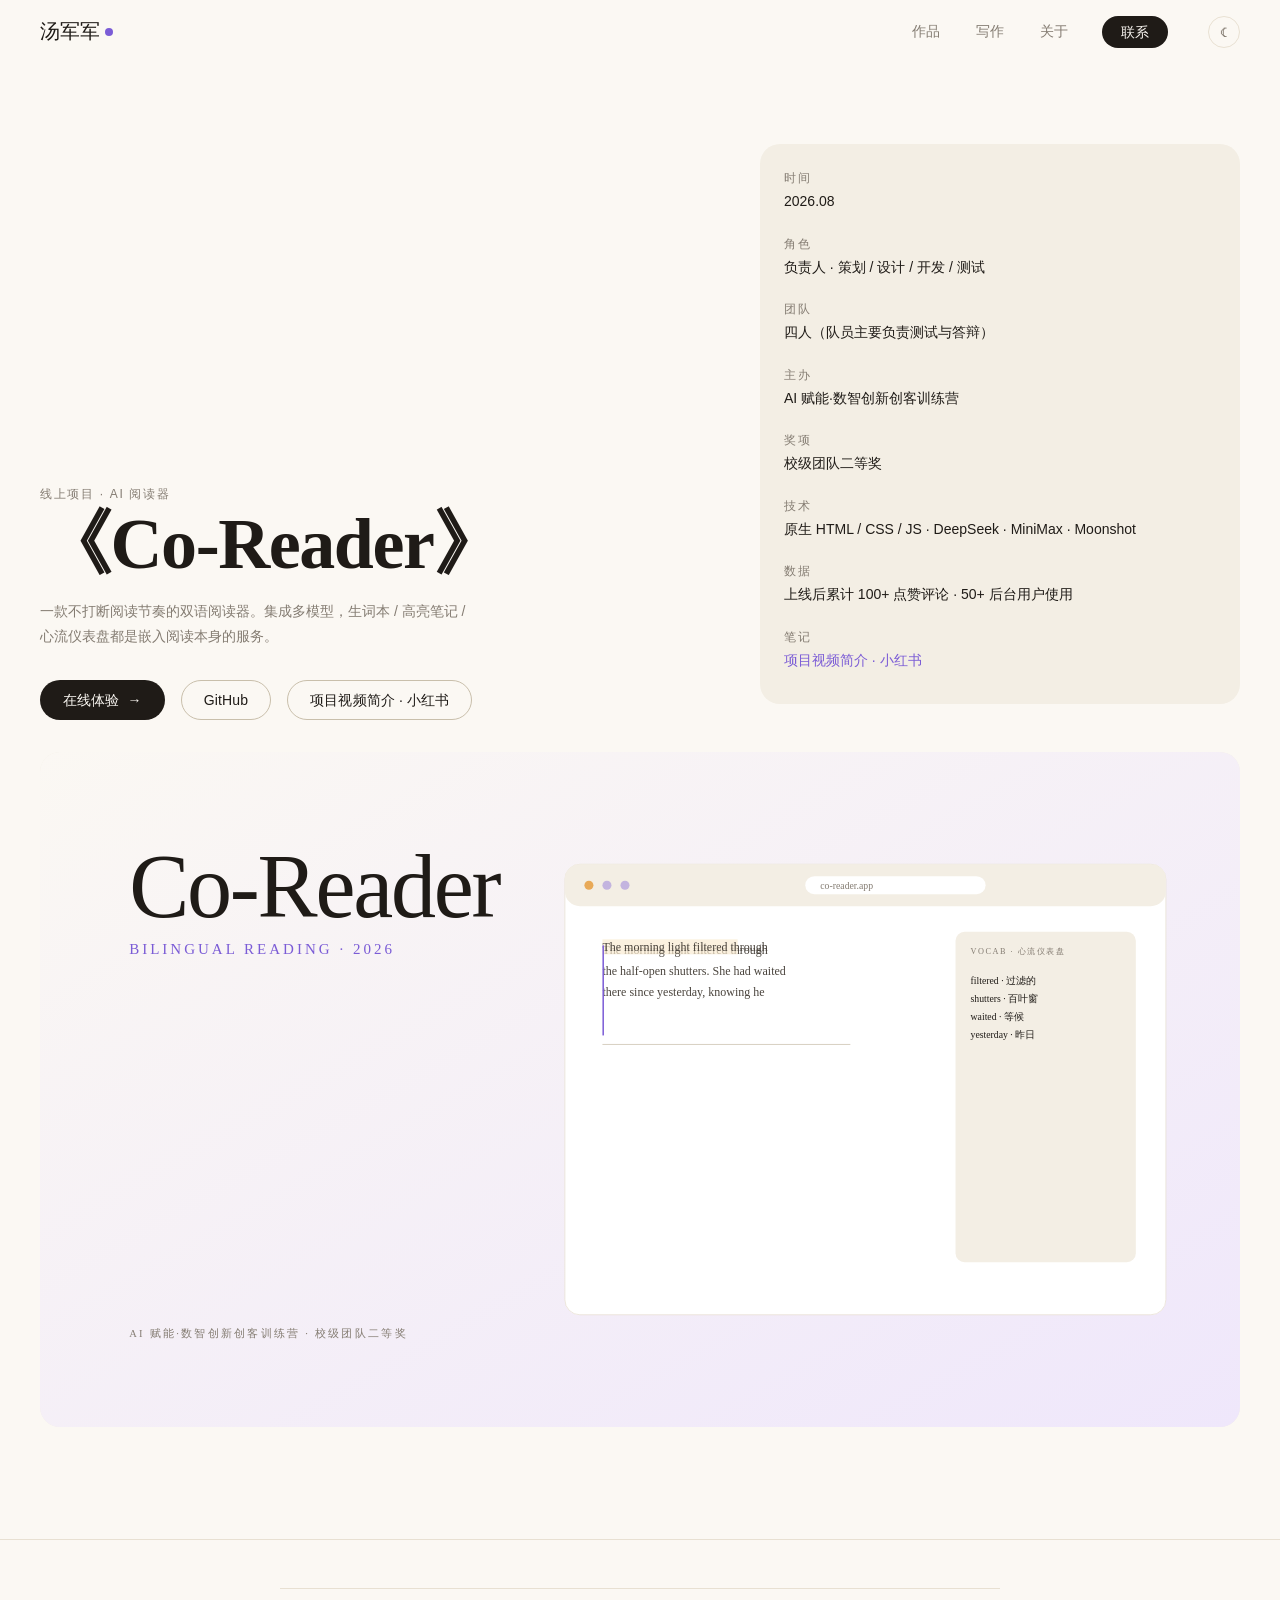
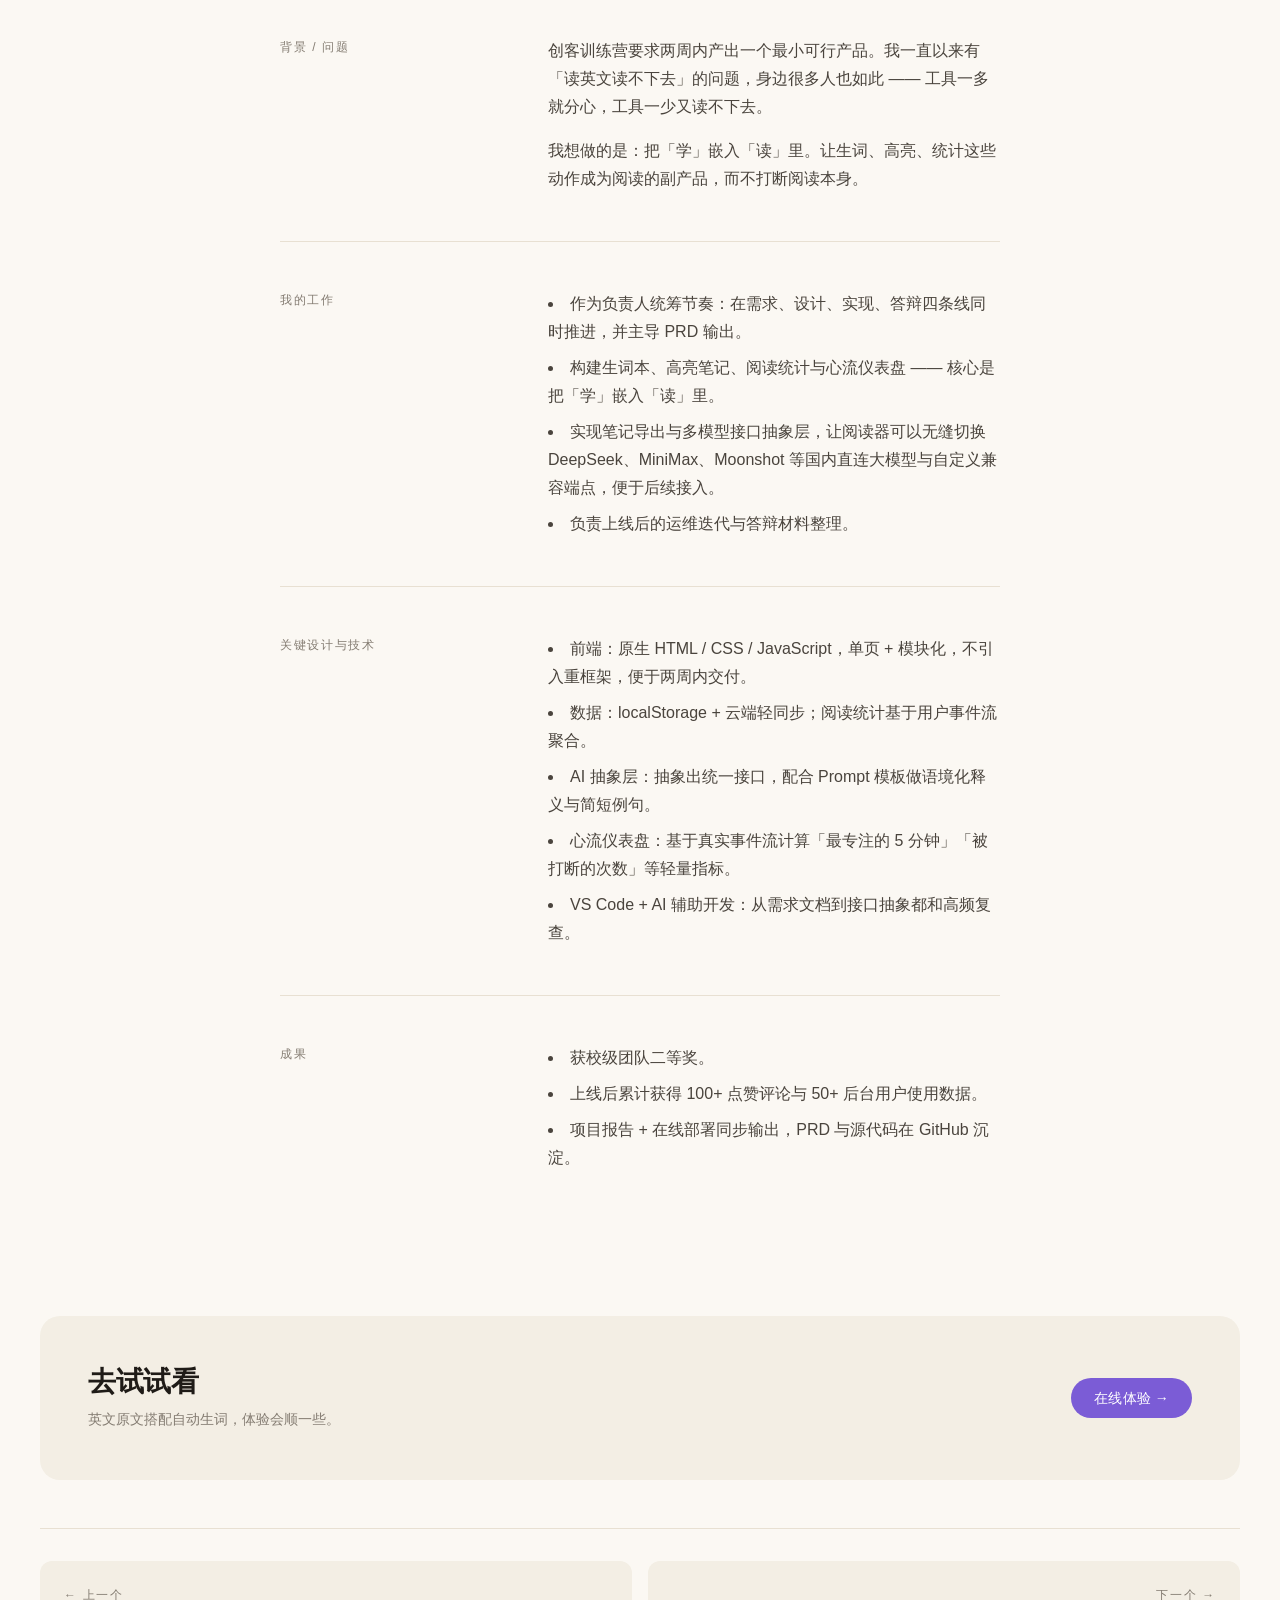
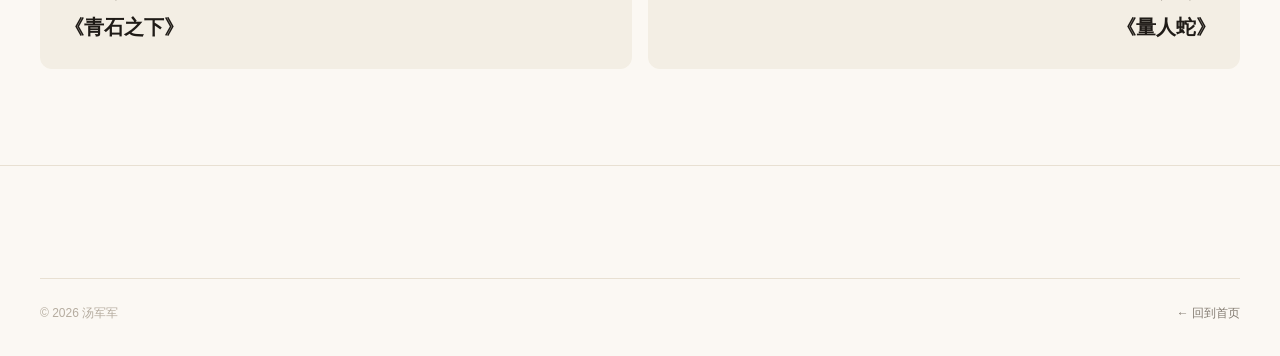
==== commit 603abd9b: "content: 北科社实习时间、青协起止与 Co-Reader 模型清单对齐简历 - 北科社实习时间：2026 – 至今 → 2024.11 – 2026.08 - 青协起止：2021.10 – 2" ====
--- a/works/co-reader.html
+++ b/works/co-reader.html
@@ -4,7 +4,7 @@
   <meta charset="UTF-8" />
   <meta name="viewport" content="width=device-width, initial-scale=1.0" />
   <title>《Co-Reader》 — 汤军军</title>
-  <meta name="description" content="AI 赋能·数智创新创客训练营作品 · 校级团队二等奖。集成 OpenAI / DeepSeek / Moonshot 的双语阅读器。" />
+  <meta name="description" content="AI 赋能·数智创新创客训练营作品 · 校级团队二等奖。集成 DeepSeek / MiniMax / Moonshot 等国内直连大模型的双语阅读器。" />
   <link rel="icon" type="image/svg+xml" href="../assets/images/footer-avatar.svg" />
   <link rel="stylesheet" href="../assets/css/tokens.css" />
   <link rel="stylesheet" href="../assets/css/base.css" />
@@ -78,7 +78,7 @@
             </div>
             <div>
               <dt>技术</dt>
-              <dd>原生 HTML / CSS / JS · OpenAI · DeepSeek · Moonshot</dd>
+              <dd>原生 HTML / CSS / JS · DeepSeek · MiniMax · Moonshot</dd>
             </div>
             <div>
               <dt>数据</dt>
@@ -117,7 +117,7 @@
           <ul>
             <li>作为负责人统筹节奏：在需求、设计、实现、答辩四条线同时推进，并主导 PRD 输出。</li>
             <li>构建生词本、高亮笔记、阅读统计与心流仪表盘 —— 核心是把「学」嵌入「读」里。</li>
-            <li>实现笔记导出与多模型接口抽象层，让阅读器可以无缝切换 OpenAI、DeepSeek、Moonshot 与自定义端点，便于后续接入。</li>
+            <li>实现笔记导出与多模型接口抽象层，让阅读器可以无缝切换 DeepSeek、MiniMax、Moonshot 等国内直连大模型与自定义兼容端点，便于后续接入。</li>
             <li>负责上线后的运维迭代与答辩材料整理。</li>
           </ul>
         </div>
--- a/assets/css/components.css
+++ b/assets/css/components.css
@@ -849,7 +849,8 @@
 }
 .footer__inner {
   display: grid;
-  grid-template-columns: 1.5fr 1fr 1fr;
+  /* 页脚现为「品牌 + 站点导航」两组，联系信息统一收在 #contact 区，避免重复 */
+  grid-template-columns: 1.5fr 1fr;
   gap: var(--space-12);
   align-items: start;
 }
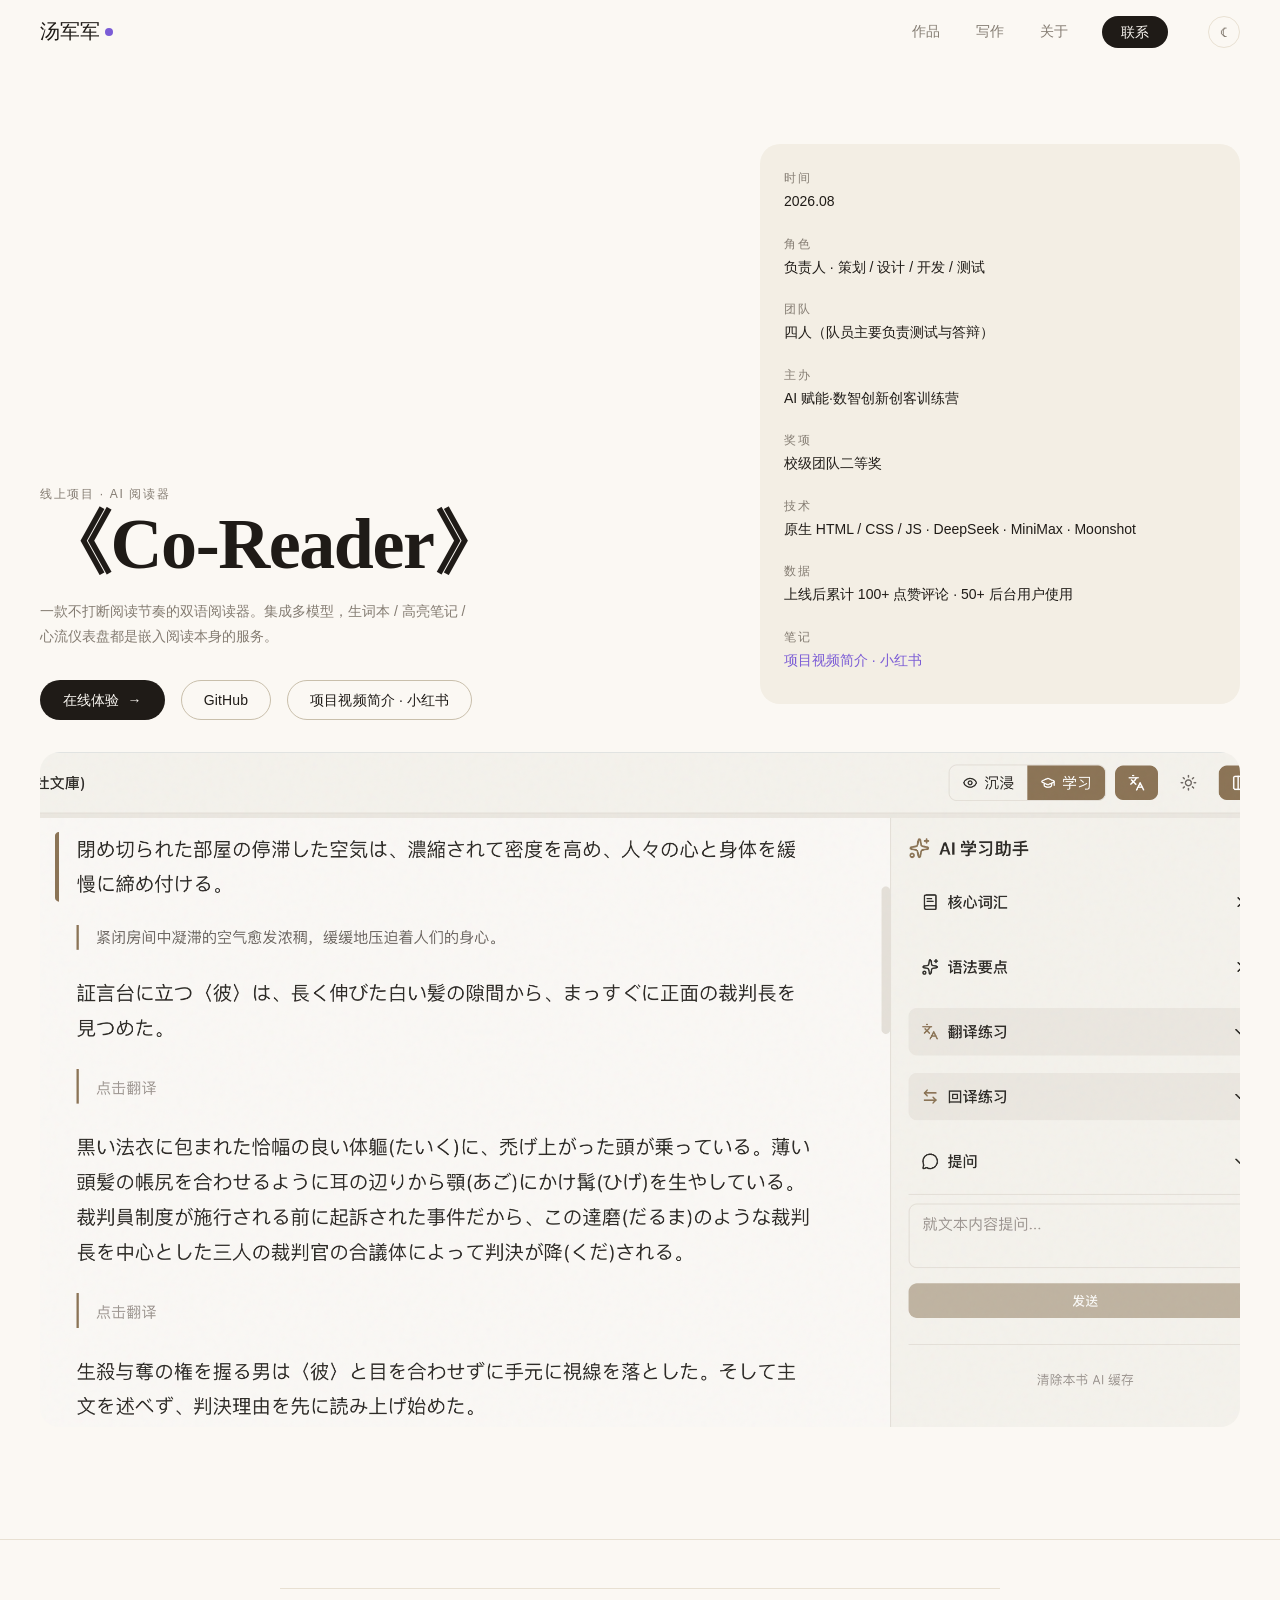
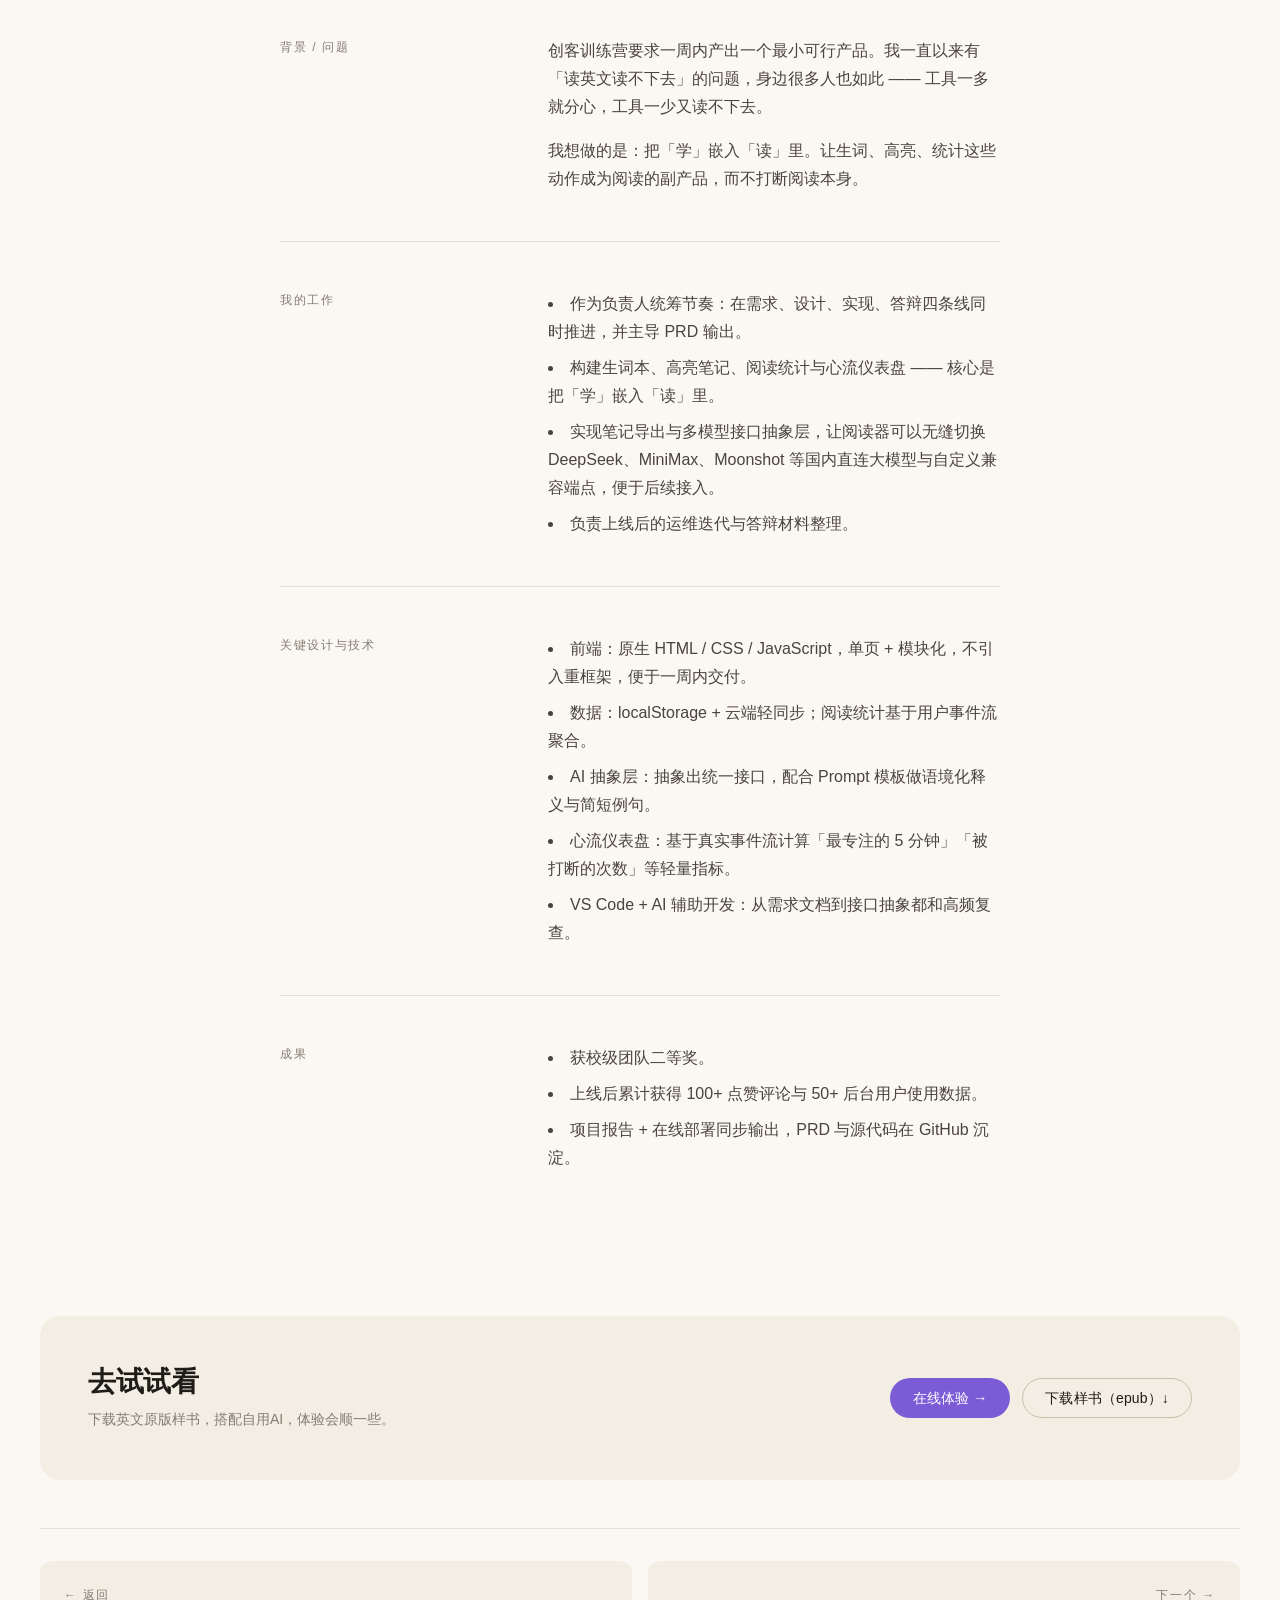
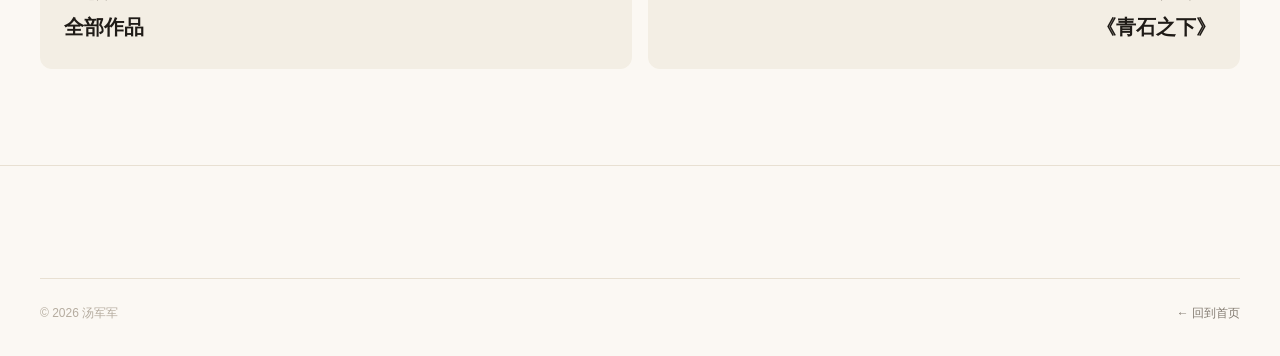
==== commit d6c871ea: "content: 新增三个作品页；画廊改原始比例瀑布流；CMAU 标注负责人；青石之下补 AI 命题 - 新增《量人蛇》、CMAU 市场研究与商业策划、亚马逊选题开发skill 详情页与封面 - 《C" ====
--- a/works/co-reader.html
+++ b/works/co-reader.html
@@ -92,7 +92,7 @@
         </div>
 
         <div class="proj-cover reveal">
-          <img src="../assets/images/projects/co-reader-cover.svg" alt="Co-Reader 封面视觉" width="1600" height="900" />
+          <img src="../assets/images/projects/co-reader-demo.png" alt="Co-Reader 阅读界面截图：日语原文与 AI 学习助手侧栏" width="2358" height="1250" />
         </div>
       </div>
     </section>
@@ -103,7 +103,7 @@
         <div class="proj-block__label">背景 / 问题</div>
         <div class="proj-block__body">
           <p>
-            创客训练营要求两周内产出一个最小可行产品。我一直以来有「读英文读不下去」的问题，身边很多人也如此 —— 工具一多就分心，工具一少又读不下去。
+            创客训练营要求一周内产出一个最小可行产品。我一直以来有「读英文读不下去」的问题，身边很多人也如此 —— 工具一多就分心，工具一少又读不下去。
           </p>
           <p>
             我想做的是：把「学」嵌入「读」里。让生词、高亮、统计这些动作成为阅读的副产品，而不打断阅读本身。
@@ -127,7 +127,7 @@
         <div class="proj-block__label">关键设计与技术</div>
         <div class="proj-block__body">
           <ul>
-            <li>前端：原生 HTML / CSS / JavaScript，单页 + 模块化，不引入重框架，便于两周内交付。</li>
+            <li>前端：原生 HTML / CSS / JavaScript，单页 + 模块化，不引入重框架，便于一周内交付。</li>
             <li>数据：localStorage + 云端轻同步；阅读统计基于用户事件流聚合。</li>
             <li>AI 抽象层：抽象出统一接口，配合 Prompt 模板做语境化释义与简短例句。</li>
             <li>心流仪表盘：基于真实事件流计算「最专注的 5 分钟」「被打断的次数」等轻量指标。</li>
@@ -153,21 +153,26 @@
       <div class="proj-cta reveal">
         <div class="proj-cta__text">
           <h3>去试试看</h3>
-          <p>英文原文搭配自动生词，体验会顺一些。</p>
-        </div>
-        <a class="btn btn--accent" href="https://co-reader.pocketbay.app/" target="_blank" rel="noopener">
-          在线体验 →
+          <p>下载英文原版样书，搭配自用AI，体验会顺一些。</p>
+        </div>
+        <div class="proj-cta__actions">
+          <a class="btn btn--accent" href="https://co-reader.pocketbay.app/" target="_blank" rel="noopener">
+            在线体验 →
+          </a>
+          <a class="btn btn--ghost" href="../assets/files/normal-people-sample.epub" download>
+            下载样书（epub）↓
+          </a>
+        </div>
+      </div>
+
+      <div class="proj-pager">
+        <a class="proj-pager__cell" href="../index.html">
+          <div class="proj-pager__hint">← 返回</div>
+          <div class="proj-pager__name">全部作品</div>
         </a>
-      </div>
-
-      <div class="proj-pager">
-        <a class="proj-pager__cell" href="under-the-bluestone.html">
-          <div class="proj-pager__hint">← 上一个</div>
+        <a class="proj-pager__cell proj-pager__cell--next" href="under-the-bluestone.html">
+          <div class="proj-pager__hint">下一个 →</div>
           <div class="proj-pager__name">《青石之下》</div>
-        </a>
-        <a class="proj-pager__cell proj-pager__cell--next" href="liangrenshe.html">
-          <div class="proj-pager__hint">下一个 →</div>
-          <div class="proj-pager__name">《量人蛇》</div>
         </a>
       </div>
     </section>
--- a/assets/css/components.css
+++ b/assets/css/components.css
@@ -638,6 +638,27 @@
   }
 }
 
+/* 「画过的与设计过的」改为按图片原始比例完整展示的瀑布流 */
+.gallery--flow {
+  display: block;
+  columns: 4;
+  column-gap: var(--space-4);
+}
+.gallery--flow .gallery__item {
+  aspect-ratio: auto;
+  margin: 0 0 var(--space-4);
+  break-inside: avoid;
+}
+.gallery--flow .gallery__item img {
+  height: auto;
+}
+@media (max-width: 768px) {
+  .gallery--flow { columns: 2; }
+}
+@media (max-width: 480px) {
+  .gallery--flow { columns: 1; }
+}
+
 /* ============================ 灯箱 ============================ */
 .lightbox {
   position: fixed;
@@ -822,13 +843,33 @@
 }
 
 /* ============================ 自媒体 ============================ */
+/* 横向滚动：卡片固定宽度、可左右拖动，避免 12 张图堆成三行把版面拉长 */
 .social {
-  display: grid;
-  grid-template-columns: repeat(auto-fit, minmax(220px, 1fr));
+  display: flex;
   gap: var(--space-4);
+  overflow-x: auto;
+  overflow-y: hidden;
+  scroll-snap-type: x proximity;
+  scroll-padding-inline: var(--space-2);
+  padding: var(--space-2) var(--space-2) var(--space-6);
+  -webkit-overflow-scrolling: touch;
+  overscroll-behavior-x: contain;
+  scrollbar-width: thin;
+  scrollbar-color: var(--line-strong) transparent;
+}
+.social::-webkit-scrollbar { height: 8px; }
+.social::-webkit-scrollbar-track { background: transparent; }
+.social::-webkit-scrollbar-thumb {
+  background: var(--line-strong);
+  border-radius: 999px;
 }
 .social__item {
+  flex: 0 0 auto;
+  width: clamp(180px, 22vw, 260px);
+  scroll-snap-align: start;
+  /* 统一呈现：所有卡片同宽同高、同一圆角与描边，不再出现个别直角/带白边的样子 */
   border-radius: var(--radius-md);
+  border: 1px solid var(--line);
   overflow: hidden;
   background: var(--bg-muted);
   aspect-ratio: 4/5;
@@ -840,6 +881,10 @@
   transition: transform var(--dur-slow) var(--ease-out);
 }
 .social__item:hover img { transform: scale(1.04); }
+
+@media (max-width: 600px) {
+  .social__item { width: clamp(160px, 56vw, 220px); }
+}
 
 /* ============================ 页脚 ============================ */
 .footer {
@@ -1010,6 +1055,12 @@
   margin-bottom: var(--space-2);
 }
 .proj-cta__text p { color: var(--ink-muted); font-size: var(--fs-14); }
+.proj-cta__actions {
+  display: flex;
+  gap: var(--space-3);
+  flex-wrap: wrap;
+  align-items: center;
+}
 
 /* ============================ 返回顶部 ============================ */
 .totop {
